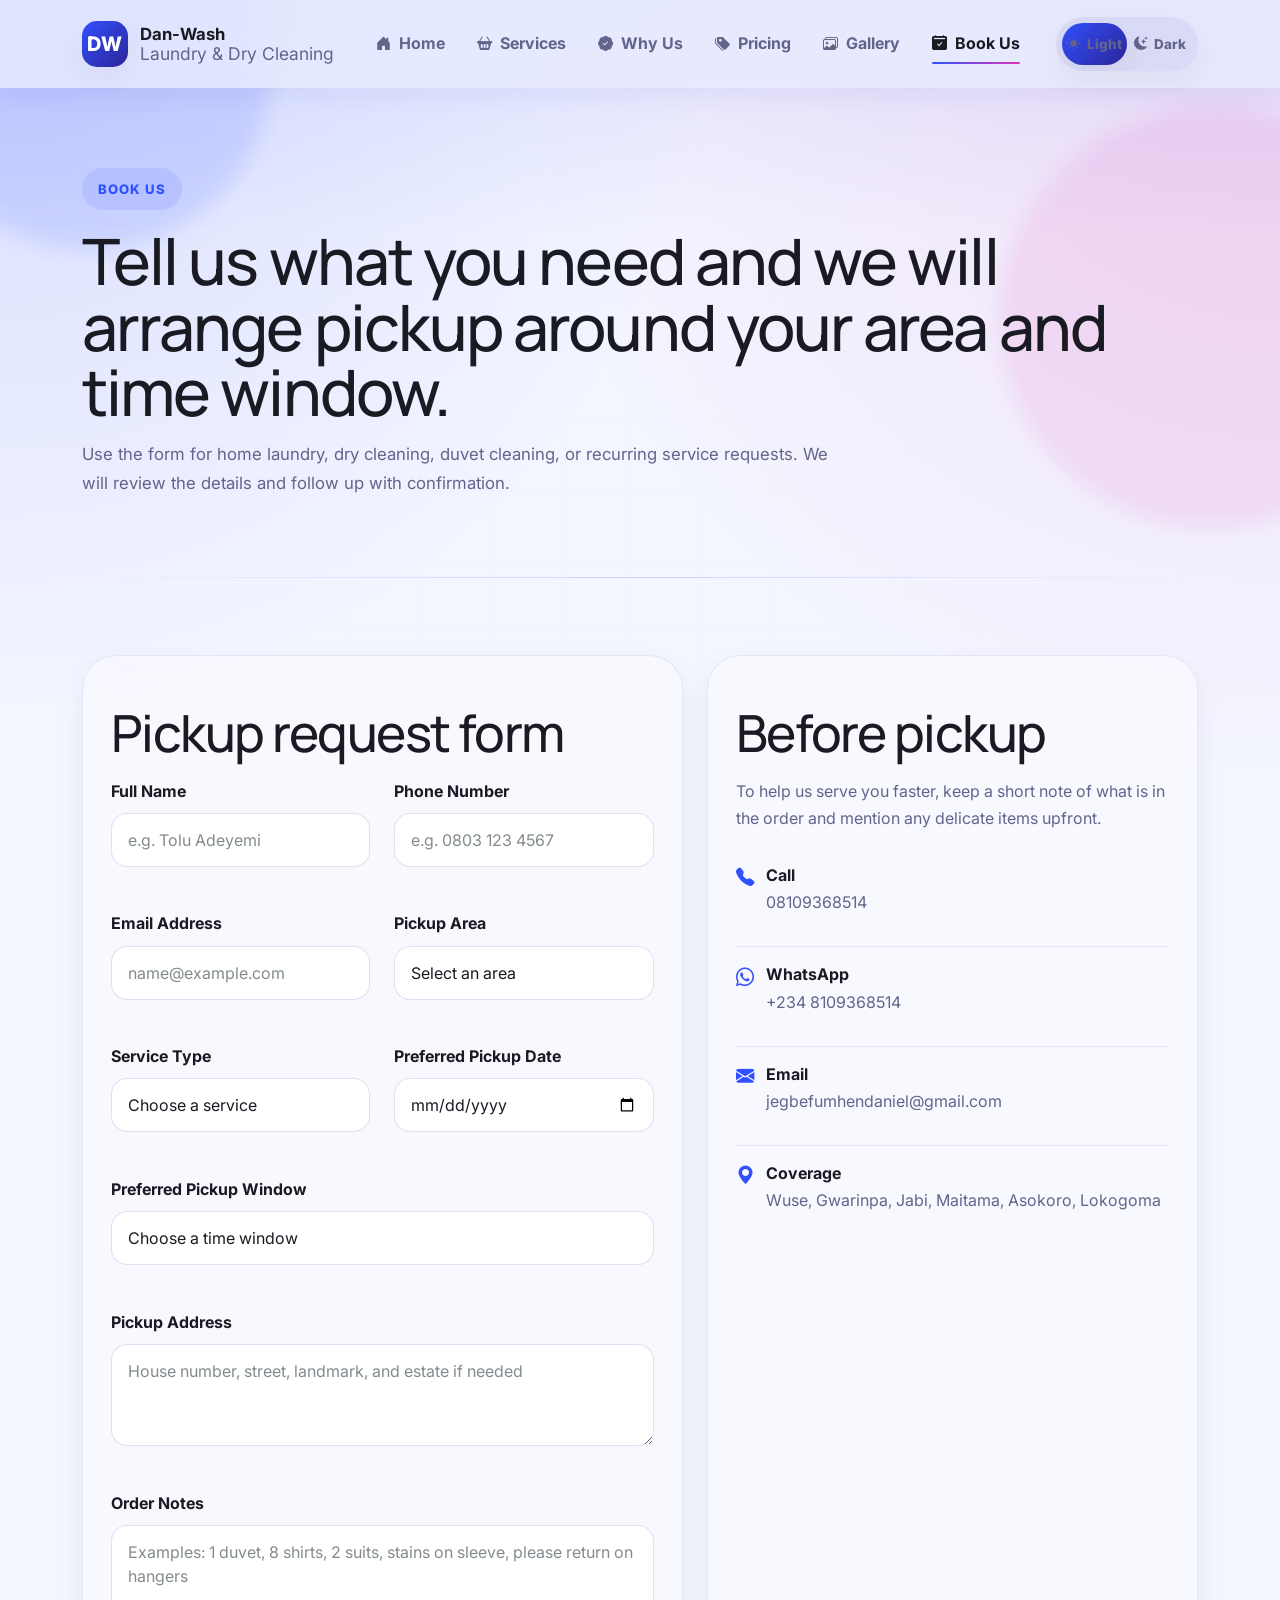
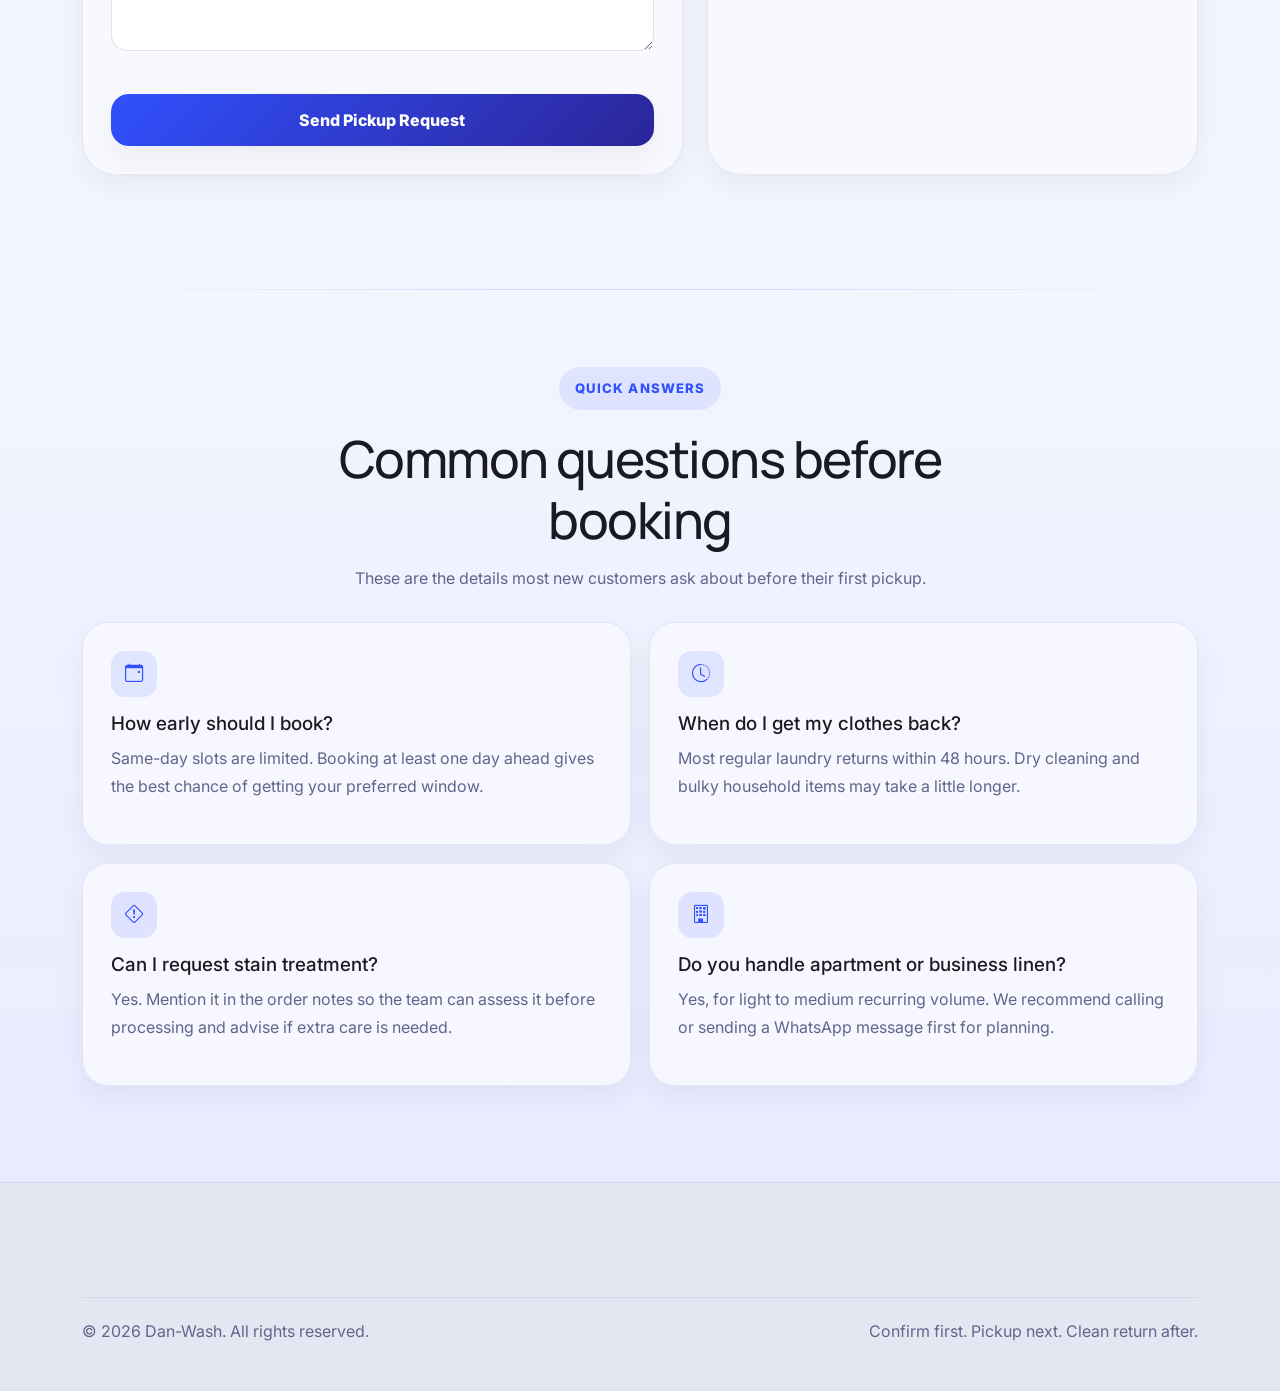
==== book-us.html @ bccb8b17 "Created: book-us.html, gallery.html, pricing.html, services.html, why-us.html and Modified: README.m" ====
<!DOCTYPE html>
<html lang="en" data-theme="light">
<head>
  <meta charset="UTF-8" />
  <meta name="viewport" content="width=device-width, initial-scale=1.0" />
  <title>Book Us | Dan-Wash</title>
  <meta
    name="description"
    content="Book a Dan-Wash pickup for wash and fold, ironing, dry cleaning, or household linen care across key Abuja neighbourhoods."
  />
  <script>
    (() => {
      try {
        const savedTheme = localStorage.getItem("danwash-theme");
        const systemTheme = window.matchMedia("(prefers-color-scheme: dark)").matches ? "dark" : "light";
        const theme = savedTheme === "dark" || savedTheme === "light" ? savedTheme : systemTheme;
        document.documentElement.setAttribute("data-theme", theme);
      } catch (error) {
        document.documentElement.setAttribute("data-theme", "light");
      }
    })();
  </script>
  <link href="https://cdn.jsdelivr.net/npm/bootstrap@5.3.3/dist/css/bootstrap.min.css" rel="stylesheet" />
  <link rel="stylesheet" href="https://cdn.jsdelivr.net/npm/bootstrap-icons@1.11.3/font/bootstrap-icons.min.css" />
  <link rel="preconnect" href="https://fonts.googleapis.com" />
  <link rel="preconnect" href="https://fonts.gstatic.com" crossorigin />
  <link href="https://fonts.googleapis.com/css2?family=Inter:wght@400;500;600;700;800&family=Manrope:wght@500;600;700;800&display=swap" rel="stylesheet" />
  <link rel="stylesheet" href="style.css" />
</head>
<body>
  <div class="site-bg" aria-hidden="true">
    <span class="orb orb-a"></span>
    <span class="orb orb-b"></span>
    <span class="grid-fade"></span>
  </div>

  <nav class="navbar navbar-expand-lg fixed-top site-navbar" id="mainNavbar">
    <div class="container">
      <a class="navbar-brand brand" href="index.html">
        <span class="brand-badge">DW</span>
        <span class="brand-copy">
          <strong>Dan-Wash</strong>
          <small>Laundry & Dry Cleaning</small>
        </span>
      </a>
      <button class="navbar-toggler nav-toggle border-0 shadow-none" type="button" data-bs-toggle="collapse" data-bs-target="#siteNav" aria-controls="siteNav" aria-expanded="false" aria-label="Toggle navigation">
        <span></span><span></span><span></span>
      </button>
      <div class="collapse navbar-collapse" id="siteNav">
        <ul class="navbar-nav mx-auto">
          <li class="nav-item"><a class="nav-link" href="index.html"><i class="bi bi-house-door-fill"></i><span>Home</span></a></li>
          <li class="nav-item"><a class="nav-link" href="services.html"><i class="bi bi-basket2-fill"></i><span>Services</span></a></li>
          <li class="nav-item"><a class="nav-link" href="why-us.html"><i class="bi bi-patch-check-fill"></i><span>Why Us</span></a></li>
          <li class="nav-item"><a class="nav-link" href="pricing.html"><i class="bi bi-tags-fill"></i><span>Pricing</span></a></li>
          <li class="nav-item"><a class="nav-link" href="gallery.html"><i class="bi bi-images"></i><span>Gallery</span></a></li>
          <li class="nav-item"><a class="nav-link" href="book-us.html"><i class="bi bi-calendar2-check-fill"></i><span>Book Us</span></a></li>
        </ul>
        <div class="nav-cta">
          <button class="theme-toggle" id="themeToggle" type="button" aria-label="Toggle colour theme">
            <span class="theme-toggle-thumb" aria-hidden="true"></span>
            <span class="theme-option"><i class="bi bi-sun-fill"></i><span>Light</span></span>
            <span class="theme-option"><i class="bi bi-moon-stars-fill"></i><span>Dark</span></span>
          </button>
        </div>
      </div>
    </div>
  </nav>

  <header class="page-hero">
    <div class="container">
      <div class="section-chip reveal">Book Us</div>
      <h1 class="page-title reveal">Tell us what you need and we will arrange pickup around your area and time window.</h1>
      <p class="page-lead reveal">
        Use the form for home laundry, dry cleaning, duvet cleaning, or recurring service requests.
        We will review the details and follow up with confirmation.
      </p>
    </div>
  </header>

  <main>
    <section class="section-space">
      <div class="container">
        <div class="booking-layout">
          <div class="booking-form-card reveal">
            <h2 class="page-section-title">Pickup request form</h2>
            <form id="bookingForm" novalidate>
              <div class="row">
                <div class="col-md-6 field-wrap">
                  <label class="form-label" for="fullName">Full Name</label>
                  <input class="form-control" id="fullName" type="text" placeholder="e.g. Tolu Adeyemi" />
                  <small class="error-text"></small>
                </div>
                <div class="col-md-6 field-wrap">
                  <label class="form-label" for="phone">Phone Number</label>
                  <input class="form-control" id="phone" type="tel" placeholder="e.g. 0803 123 4567" />
                  <small class="error-text"></small>
                </div>
                <div class="col-md-6 field-wrap">
                  <label class="form-label" for="email">Email Address</label>
                  <input class="form-control" id="email" type="email" placeholder="name@example.com" />
                  <small class="error-text"></small>
                </div>
                <div class="col-md-6 field-wrap">
                  <label class="form-label" for="area">Pickup Area</label>
                  <select class="form-select" id="area">
                    <option value="">Select an area</option>
                    <option>Wuse</option>
                    <option>Gwarinpa</option>
                    <option>Jabi</option>
                    <option>Maitama</option>
                    <option>Asokoro</option>
                    <option>Lokogoma</option>
                    <option>Other / confirm first</option>
                  </select>
                  <small class="error-text"></small>
                </div>
                <div class="col-md-6 field-wrap">
                  <label class="form-label" for="service">Service Type</label>
                  <select class="form-select" id="service">
                    <option value="">Choose a service</option>
                    <option>Wash & Fold</option>
                    <option>Ironing / Steam Finish</option>
                    <option>Dry Cleaning</option>
                    <option>Duvet / Household Linen</option>
                    <option>Weekly Plan</option>
                    <option>Commercial / Apartment Linen</option>
                  </select>
                  <small class="error-text"></small>
                </div>
                <div class="col-md-6 field-wrap">
                  <label class="form-label" for="pickupDate">Preferred Pickup Date</label>
                  <input class="form-control" id="pickupDate" type="date" />
                  <small class="error-text"></small>
                </div>
                <div class="col-md-12 field-wrap">
                  <label class="form-label" for="pickupWindow">Preferred Pickup Window</label>
                  <select class="form-select" id="pickupWindow">
                    <option value="">Choose a time window</option>
                    <option>7:00am - 10:00am</option>
                    <option>10:00am - 1:00pm</option>
                    <option>1:00pm - 4:00pm</option>
                    <option>4:00pm - 8:00pm</option>
                  </select>
                  <small class="error-text"></small>
                </div>
                <div class="col-md-12 field-wrap">
                  <label class="form-label" for="address">Pickup Address</label>
                  <textarea class="form-control" id="address" rows="3" placeholder="House number, street, landmark, and estate if needed"></textarea>
                  <small class="error-text"></small>
                </div>
                <div class="col-md-12 field-wrap">
                  <label class="form-label" for="notes">Order Notes</label>
                  <textarea class="form-control" id="notes" rows="4" placeholder="Examples: 1 duvet, 8 shirts, 2 suits, stains on sleeve, please return on hangers"></textarea>
                  <small class="error-text"></small>
                </div>
                <div class="col-12">
                  <button class="btn btn-brand w-100" type="submit">Send Pickup Request</button>
                </div>
              </div>
            </form>
            <div class="success-alert d-none" id="formSuccess">
              Your request has been captured. Dan-Wash will follow up to confirm pickup details.
            </div>
          </div>

          <aside class="booking-sidebar reveal" data-delay="100">
            <h2 class="page-section-title">Before pickup</h2>
            <p>To help us serve you faster, keep a short note of what is in the order and mention any delicate items upfront.</p>

            <div class="booking-contact">
              <i class="bi bi-telephone-fill"></i>
              <div>
                <strong>Call</strong>
                <p><a href="tel:08109368514">08109368514</a></p>
              </div>
            </div>
            <div class="booking-contact">
              <i class="bi bi-whatsapp"></i>
              <div>
                <strong>WhatsApp</strong>
                <p><a href="https://wa.me/2348109368514" target="_blank" rel="noopener noreferrer">+234 8109368514</a></p>
              </div>
            </div>
            <div class="booking-contact">
              <i class="bi bi-envelope-fill"></i>
              <div>
                <strong>Email</strong>
                <p><a href="mailto:jegbefumhendaniel@gmail.com">jegbefumhendaniel@gmail.com</a></p>
              </div>
            </div>
            <div class="booking-contact">
              <i class="bi bi-geo-alt-fill"></i>
              <div>
                <strong>Coverage</strong>
                <p>Wuse, Gwarinpa, Jabi, Maitama, Asokoro, Lokogoma</p>
              </div>
            </div>
          </aside>
        </div>
      </div>
    </section>

    <section class="section-space section-wash">
      <div class="container">
        <div class="section-head reveal">
          <span class="section-chip">Quick answers</span>
          <h2>Common questions before booking</h2>
          <p>These are the details most new customers ask about before their first pickup.</p>
        </div>

        <div class="faq-grid">
          <article class="faq-card reveal">
            <div class="faq-icon"><i class="bi bi-calendar-event"></i></div>
            <h3>How early should I book?</h3>
            <p>Same-day slots are limited. Booking at least one day ahead gives the best chance of getting your preferred window.</p>
          </article>
          <article class="faq-card reveal" data-delay="80">
            <div class="faq-icon"><i class="bi bi-clock-history"></i></div>
            <h3>When do I get my clothes back?</h3>
            <p>Most regular laundry returns within 48 hours. Dry cleaning and bulky household items may take a little longer.</p>
          </article>
          <article class="faq-card reveal" data-delay="160">
            <div class="faq-icon"><i class="bi bi-exclamation-diamond"></i></div>
            <h3>Can I request stain treatment?</h3>
            <p>Yes. Mention it in the order notes so the team can assess it before processing and advise if extra care is needed.</p>
          </article>
          <article class="faq-card reveal" data-delay="240">
            <div class="faq-icon"><i class="bi bi-building"></i></div>
            <h3>Do you handle apartment or business linen?</h3>
            <p>Yes, for light to medium recurring volume. We recommend calling or sending a WhatsApp message first for planning.</p>
          </article>
        </div>
      </div>
    </section>
  </main>

  <footer class="site-footer">
    <div class="container">
      <div class="footer-bottom">
        <p>&copy; <span id="year"></span> Dan-Wash. All rights reserved.</p>
        <p>Confirm first. Pickup next. Clean return after.</p>
      </div>
    </div>
  </footer>

  <button class="back-to-top" id="backToTop" type="button" aria-label="Back to top">
    <i class="bi bi-arrow-up"></i>
  </button>

  <script src="https://cdn.jsdelivr.net/npm/bootstrap@5.3.3/dist/js/bootstrap.bundle.min.js"></script>
  <script src="script.js"></script>
</body>
</html>
---- style.css ----
:root {
  --bg: #f3f5ff;
  --bg-muted: #e8ebff;
  --surface: rgba(248, 249, 255, 0.86);
  --surface-strong: rgba(255, 255, 255, 0.96);
  --surface-dark: #171b3b;
  --text: #1a1b22;
  --text-soft: #63648b;
  --text-inverse: #f7f8ff;
  --border: rgba(117, 112, 190, 0.14);
  --border-strong: rgba(117, 112, 190, 0.22);
  --primary: #3150fe;
  --primary-deep: #2b2598;
  --secondary: #dd36b6;
  --secondary-soft: rgba(221, 54, 182, 0.14);
  --neutral: #7570be;
  --success: #2b2598;
  --danger: #c14953;
  --shadow-sm: 0 12px 28px rgba(26, 27, 34, 0.06);
  --shadow-lg: 0 26px 72px rgba(26, 27, 34, 0.1);
  --radius-sm: 18px;
  --radius-md: 26px;
  --radius-lg: 34px;
  --transition: all 0.3s ease;
}

html[data-theme="dark"] {
  --bg: #131733;
  --bg-muted: #191d42;
  --surface: rgba(29, 34, 74, 0.74);
  --surface-strong: rgba(25, 29, 63, 0.94);
  --surface-dark: #0f1228;
  --text: #f3f5ff;
  --text-soft: #b3b6d9;
  --text-inverse: #f3f5ff;
  --border: rgba(179, 182, 217, 0.12);
  --border-strong: rgba(179, 182, 217, 0.2);
  --primary: #5d78ff;
  --primary-deep: #8f8bff;
  --secondary: #f059c8;
  --secondary-soft: rgba(240, 89, 200, 0.18);
  --neutral: #8d88d6;
  --shadow-sm: 0 12px 32px rgba(6, 8, 20, 0.28);
  --shadow-lg: 0 28px 80px rgba(6, 8, 20, 0.34);
}

* {
  box-sizing: border-box;
}

html {
  scroll-behavior: smooth;
}

html[data-theme="light"] {
  color-scheme: light;
}

html[data-theme="dark"] {
  color-scheme: dark;
}

body {
  margin: 0;
  font-family: "Inter", "Segoe UI", sans-serif;
  color: var(--text);
  background:
    radial-gradient(circle at top left, rgba(49, 80, 254, 0.14), transparent 22%),
    radial-gradient(circle at top right, rgba(221, 54, 182, 0.11), transparent 24%),
    var(--bg);
  line-height: 1.7;
  transition: background 0.3s ease, color 0.3s ease;
}

body::before {
  content: "";
  position: fixed;
  inset: 0;
  background: linear-gradient(180deg, rgba(49, 80, 254, 0.08), transparent 26%);
  opacity: 0;
  pointer-events: none;
  transition: opacity 0.9s ease;
  z-index: 0;
}

body.page-ready::before {
  opacity: 1;
}

img {
  max-width: 100%;
  display: block;
}

a {
  color: inherit;
  text-decoration: none;
}

.site-bg {
  position: fixed;
  inset: 0;
  pointer-events: none;
  z-index: 0;
  overflow: hidden;
}

.orb {
  position: absolute;
  border-radius: 999px;
  filter: blur(10px);
  opacity: 0.7;
  --scroll-shift: 0px;
}

.orb-a {
  width: 360px;
  height: 360px;
  top: -110px;
  left: -90px;
  background: rgba(49, 80, 254, 0.18);
  animation: floatOrb 18s ease-in-out infinite;
}

.orb-b {
  width: 420px;
  height: 420px;
  right: -140px;
  top: 12%;
  background: rgba(221, 54, 182, 0.15);
  animation: floatOrb 22s ease-in-out infinite reverse;
}

.grid-fade {
  position: absolute;
  inset: 0;
  background-image:
    linear-gradient(rgba(117, 112, 190, 0.16) 1px, transparent 1px),
    linear-gradient(90deg, rgba(117, 112, 190, 0.16) 1px, transparent 1px);
  background-size: 70px 70px;
  opacity: 0.08;
  mask-image: radial-gradient(circle at center, rgba(0, 0, 0, 0.9), transparent 78%);
}

.site-navbar {
  padding: 16px 0;
  transition: padding 0.35s ease, background 0.35s ease, box-shadow 0.35s ease, border-color 0.35s ease;
  background: rgba(232, 235, 255, 0.84);
  backdrop-filter: blur(18px);
  box-shadow: 0 8px 24px rgba(43, 37, 152, 0.06);
}

.site-navbar.scrolled {
  padding: 10px 0;
  background: rgba(232, 235, 255, 0.94);
  backdrop-filter: blur(20px);
  box-shadow: var(--shadow-sm);
}

html[data-theme="dark"] .site-navbar {
  background: rgba(25, 29, 63, 0.86);
  box-shadow: 0 10px 30px rgba(6, 8, 20, 0.18);
}

html[data-theme="dark"] .site-navbar.scrolled {
  background: rgba(19, 23, 51, 0.94);
}

.brand,
.footer-brand {
  display: inline-flex;
  align-items: center;
  gap: 12px;
  color: var(--text);
}

.brand-badge {
  width: 46px;
  height: 46px;
  border-radius: 15px;
  display: grid;
  place-items: center;
  background: linear-gradient(135deg, var(--primary), var(--primary-deep));
  color: #fff;
  font-weight: 800;
  letter-spacing: 0.04em;
  box-shadow: var(--shadow-sm);
}

.brand-copy {
  display: flex;
  flex-direction: column;
  line-height: 1.1;
}

.brand-copy strong {
  font-size: 1.05rem;
  color: var(--text);
}

.brand-copy small {
  color: var(--text-soft);
}

html[data-theme="dark"] .brand-copy strong {
  color: var(--text-inverse);
}

html[data-theme="dark"] .brand-copy small {
  color: rgba(243, 245, 255, 0.78);
}

.navbar-nav .nav-link {
  padding: 12px 16px !important;
  color: var(--text-soft);
  font-weight: 700;
  position: relative;
  display: inline-flex;
  align-items: center;
  gap: 8px;
}

.navbar-nav .nav-link i {
  font-size: 0.95rem;
  transition: transform 0.28s ease;
}

.navbar-nav .nav-link:hover,
.navbar-nav .nav-link.active {
  color: var(--text);
}

.navbar-nav .nav-link:hover i,
.navbar-nav .nav-link.active i {
  transform: translateY(-1px);
}

.navbar-nav .nav-link::after {
  content: "";
  position: absolute;
  left: 16px;
  right: 16px;
  bottom: 6px;
  height: 2px;
  border-radius: 999px;
  background: linear-gradient(90deg, var(--primary), var(--secondary));
  transform: scaleX(0);
  transform-origin: center;
  transition: transform 0.3s ease;
}

.navbar-nav .nav-link:hover::after,
.navbar-nav .nav-link.active::after {
  transform: scaleX(1);
}

.nav-toggle {
  width: 52px;
  height: 52px;
  padding: 0 12px;
  border-radius: 16px;
  background: var(--surface);
  border: 0;
  display: flex;
  flex-direction: column;
  justify-content: center;
  gap: 5px;
}

.nav-toggle span {
  display: block;
  width: 100%;
  height: 2px;
  background: var(--text);
  border-radius: 999px;
}

.nav-cta {
  display: flex;
  align-items: center;
  gap: 10px;
  margin-left: auto;
}

.theme-toggle {
  min-width: 142px;
  height: 54px;
  padding: 6px;
  border-radius: 999px;
  border: 0;
  background: rgba(117, 112, 190, 0.12);
  color: var(--text);
  display: grid;
  grid-template-columns: 1fr 1fr;
  align-items: center;
  gap: 0;
  box-shadow: var(--shadow-sm);
  transition: transform 0.3s ease, box-shadow 0.3s ease, background 0.3s ease;
  position: relative;
  overflow: hidden;
}

.theme-toggle:hover {
  transform: translateY(-2px);
  box-shadow: var(--shadow-lg);
}

.theme-option {
  position: relative;
  z-index: 1;
  display: inline-flex;
  align-items: center;
  justify-content: center;
  gap: 7px;
  font-size: 0.84rem;
  font-weight: 800;
  color: var(--text-soft);
  transition: color 0.3s ease;
}

.theme-toggle-thumb {
  position: absolute;
  top: 6px;
  left: 6px;
  width: calc(50% - 6px);
  height: calc(100% - 12px);
  border-radius: 999px;
  background: linear-gradient(135deg, var(--primary), var(--primary-deep));
  box-shadow: var(--shadow-sm);
  transition: transform 0.3s ease, background 0.3s ease;
}

.theme-toggle .theme-option:first-of-type {
  color: #ffffff;
}

html[data-theme="dark"] .theme-toggle-thumb {
  transform: translateX(100%);
  background: linear-gradient(135deg, var(--secondary), var(--primary));
}

html[data-theme="dark"] .theme-toggle .theme-option:first-of-type {
  color: var(--text-soft);
}

html[data-theme="dark"] .theme-toggle .theme-option:last-of-type {
  color: #ffffff;
}

.btn {
  border-radius: 18px;
  padding: 14px 22px;
  font-weight: 800;
  transition: transform 0.28s ease, box-shadow 0.28s ease, border-color 0.28s ease, background 0.28s ease, color 0.28s ease;
}

.btn-brand {
  background: linear-gradient(135deg, var(--primary), var(--primary-deep));
  border: 0;
  color: #fff;
  box-shadow: var(--shadow-sm);
}

.btn-brand:hover {
  color: #fff;
  transform: translateY(-2px);
}

.btn-outline-brand {
  background: var(--surface);
  border: 1px solid var(--border-strong);
  color: var(--text);
}

.btn-outline-brand:hover {
  border-color: var(--primary);
  color: var(--text);
  transform: translateY(-2px);
}

.btn-light-brand {
  background: #fff;
  color: var(--surface-dark);
  border: 0;
}

.btn-link-light {
  color: #fff;
  font-weight: 800;
}

.hero-shell,
.page-hero {
  position: relative;
  z-index: 1;
  padding-top: 168px;
  opacity: 0;
  transform: translateY(24px);
  transition: opacity 0.9s ease, transform 0.9s ease;
}

body.page-ready .hero-shell,
body.page-ready .page-hero {
  opacity: 1;
  transform: translateY(0);
}

.hero-home {
  min-height: 100vh;
  display: flex;
  align-items: center;
  padding-bottom: 70px;
}

.hero-title,
.page-title,
.section-head h2,
.cta-banner h2,
.hero-summary-card h3,
.page-section-title {
  font-family: "Manrope", "Segoe UI", sans-serif;
  letter-spacing: -0.03em;
}

.hero-title {
  font-size: clamp(2.9rem, 6vw, 5.6rem);
  line-height: 0.98;
  margin: 18px 0 20px;
}

.hero-text,
.section-head p,
.page-lead,
.body-copy,
.cta-inline p,
.value-card p,
.feature-card p,
.info-tile p,
.detail-card p,
.booking-sidebar p,
.timeline-card p,
.note-card p,
.table-note,
.gallery-caption p,
.faq-card p,
.pricing-card p,
.footer-copy {
  color: var(--text-soft);
}

.hero-actions {
  display: flex;
  flex-wrap: wrap;
  gap: 14px;
  margin: 30px 0 26px;
}

.hero-metrics {
  margin-top: 12px;
}

.metric-card,
.feature-card,
.value-card,
.pricing-card,
.detail-card,
.timeline-card,
.faq-card,
.note-card,
.booking-sidebar,
.booking-form-card,
.gallery-card,
.coverage-card,
.stats-strip,
.hero-panel,
.hero-summary-card,
.info-tile,
.cta-inline,
.page-hero-card {
  background: var(--surface);
  border: 1px solid var(--border);
  box-shadow: var(--shadow-sm);
  backdrop-filter: blur(14px);
  -webkit-backdrop-filter: blur(14px);
  transition: transform 0.35s ease, box-shadow 0.35s ease, border-color 0.35s ease, background 0.35s ease;
}

.metric-card {
  padding: 20px;
  border-radius: var(--radius-sm);
  height: 100%;
}

.metric-card strong {
  display: block;
  font-size: 1.35rem;
  margin-bottom: 6px;
}

.hero-panel {
  padding: 28px;
  border-radius: var(--radius-lg);
  box-shadow: var(--shadow-lg);
  transform-style: preserve-3d;
}

.hero-panel-top {
  display: flex;
  justify-content: space-between;
  align-items: center;
  margin-bottom: 18px;
  color: var(--text-soft);
  font-size: 0.95rem;
}

.hero-summary-card {
  padding: 22px;
  border-radius: var(--radius-md);
  display: flex;
  justify-content: space-between;
  gap: 18px;
  margin-bottom: 18px;
}

.summary-label {
  text-transform: uppercase;
  letter-spacing: 0.08em;
  font-size: 0.82rem;
  color: var(--text-soft);
  margin-bottom: 8px;
}

.hero-summary-card h3 {
  font-size: 1.65rem;
  margin-bottom: 8px;
}

.status-dot {
  white-space: nowrap;
  align-self: flex-start;
  padding: 8px 12px;
  border-radius: 999px;
  background: rgba(43, 37, 152, 0.12);
  color: var(--primary-deep);
  font-weight: 800;
  font-size: 0.82rem;
}

.hero-stack {
  display: grid;
  gap: 14px;
}

.info-tile {
  display: flex;
  align-items: flex-start;
  gap: 14px;
  padding: 18px 20px;
  border-radius: var(--radius-sm);
  transition: transform 0.28s ease, border-color 0.28s ease, background 0.28s ease;
}

.info-tile:hover {
  transform: translateX(6px);
  border-color: var(--border-strong);
}

.info-tile i,
.feature-card i,
.detail-card i,
.booking-contact i,
.timeline-icon,
.faq-icon,
.gallery-meta i {
  font-size: 1.15rem;
  color: var(--primary);
}

.hero-note {
  display: flex;
  gap: 12px;
  align-items: center;
  margin-top: 18px;
  padding-top: 18px;
  border-top: 1px dashed var(--border-strong);
  color: var(--text-soft);
}

.section-space {
  position: relative;
  z-index: 1;
  padding: 96px 0;
}

.section-space::before,
.page-hero::before,
.hero-shell::before {
  content: "";
  position: absolute;
  left: 0;
  right: 0;
  top: 18px;
  margin: 0 auto;
  width: min(88%, 1120px);
  height: 1px;
  background: linear-gradient(90deg, transparent, rgba(49, 80, 254, 0.2), transparent);
  opacity: 0;
  transform: scaleX(0.7);
  transition: opacity 0.8s ease, transform 0.8s ease;
}

.section-space.in-view::before,
.page-hero.in-view::before,
.hero-shell.in-view::before {
  opacity: 1;
  transform: scaleX(1);
}

.section-wash {
  background: linear-gradient(180deg, transparent, rgba(49, 80, 254, 0.05));
}

.section-head {
  max-width: 760px;
  margin: 0 auto 30px;
  text-align: center;
}

.section-head.text-start {
  margin-left: 0;
}

.section-head h2,
.page-section-title {
  font-size: clamp(2.2rem, 4vw, 3.7rem);
  margin: 18px 0 14px;
}

.section-chip {
  display: inline-flex;
  align-items: center;
  padding: 10px 16px;
  border-radius: 999px;
  background: rgba(49, 80, 254, 0.1);
  color: var(--primary);
  font-size: 0.82rem;
  font-weight: 800;
  letter-spacing: 0.08em;
  text-transform: uppercase;
}

.section-chip-dark {
  background: rgba(255, 255, 255, 0.14);
  color: rgba(255, 255, 255, 0.86);
  border-color: rgba(255, 255, 255, 0.16);
}

.feature-card,
.value-card,
.detail-card,
.timeline-card,
.faq-card,
.coverage-card,
.note-card {
  padding: 28px;
  border-radius: var(--radius-md);
  height: 100%;
}

.page-highlight-card {
  display: flex;
  flex-direction: column;
  justify-content: space-between;
  min-height: 100%;
}

.page-highlight-card p {
  margin-bottom: 16px;
}

.page-highlight-link {
  display: inline-flex;
  align-items: center;
  gap: 8px;
  font-weight: 800;
  color: var(--primary);
}

.page-highlight-link i {
  transition: transform 0.28s ease;
}

.page-highlight-card:hover .page-highlight-link i {
  transform: translateX(4px);
}

.feature-card:hover,
.value-card:hover,
.detail-card:hover,
.timeline-card:hover,
.faq-card:hover,
.coverage-card:hover,
.note-card:hover,
.pricing-card:hover,
.booking-sidebar:hover,
.booking-form-card:hover,
.page-hero-card:hover,
.stats-strip:hover {
  transform: translateY(-8px);
  box-shadow: var(--shadow-lg);
  border-color: rgba(49, 80, 254, 0.22);
}

.feature-card i {
  font-size: 1.5rem;
  margin-bottom: 18px;
  display: inline-block;
  transition: transform 0.35s ease, color 0.35s ease;
}

.feature-card:hover i,
.detail-card:hover i,
.timeline-card:hover .timeline-icon,
.faq-card:hover .faq-icon {
  transform: translateY(-3px) scale(1.06);
}

.feature-card h3,
.detail-card h3,
.value-card strong,
.timeline-card h3,
.faq-card h3,
.coverage-card h3,
.note-card h3 {
  font-size: 1.18rem;
  margin-bottom: 10px;
}

.value-grid {
  display: grid;
  grid-template-columns: repeat(2, minmax(0, 1fr));
  gap: 18px;
}

.cta-inline {
  margin-top: 28px;
  padding: 24px 28px;
  border-radius: var(--radius-md);
  display: flex;
  align-items: center;
  justify-content: space-between;
  gap: 20px;
}

.cta-inline:hover {
  transform: translateY(-4px);
  box-shadow: var(--shadow-lg);
}

.landing-summary-card {
  padding: 24px 26px;
  border-radius: var(--radius-md);
  background: var(--surface);
  box-shadow: var(--shadow-sm);
  border: 1px solid var(--border);
}

.landing-summary-card p:last-child {
  margin-bottom: 0;
}

.pricing-card {
  padding: 30px;
  border-radius: var(--radius-md);
  height: 100%;
}

.pricing-card.featured {
  border-color: rgba(49, 80, 254, 0.26);
  box-shadow: var(--shadow-lg);
}

.pricing-tag {
  display: inline-block;
  padding: 8px 12px;
  border-radius: 999px;
  background: rgba(221, 54, 182, 0.12);
  color: var(--secondary);
  font-size: 0.82rem;
  font-weight: 800;
  margin-bottom: 16px;
}

.pricing-tag.accent {
  background: rgba(49, 80, 254, 0.12);
  color: var(--primary);
}

.price-line {
  font-family: "Manrope", "Segoe UI", sans-serif;
  font-size: 2.4rem;
  line-height: 1.05;
  margin: 14px 0 18px;
}

.price-line small {
  display: block;
  font-family: "Inter", "Segoe UI", sans-serif;
  font-size: 0.95rem;
  font-weight: 700;
  color: var(--text-soft);
  margin-top: 8px;
}

.clean-list,
.footer-links,
.check-list,
.pricing-table ul,
.faq-list,
.timeline-list {
  list-style: none;
  padding: 0;
  margin: 0;
}

.clean-list li,
.check-list li,
.pricing-table li,
.faq-list li,
.timeline-list li {
  position: relative;
  padding-left: 28px;
  margin-bottom: 12px;
}

.clean-list li::before,
.check-list li::before,
.timeline-list li::before {
  content: "\F26A";
  font-family: bootstrap-icons;
  position: absolute;
  left: 0;
  top: 2px;
  color: var(--primary);
}

.gallery-preview-grid,
.gallery-grid {
  display: grid;
  gap: 18px;
}

.gallery-preview-grid {
  grid-template-columns: 1.15fr 0.85fr 0.85fr;
}

.gallery-preview-item,
.gallery-card {
  border-radius: var(--radius-md);
  overflow: hidden;
  box-shadow: var(--shadow-sm);
  transition: transform 0.38s ease, box-shadow 0.38s ease;
}

.gallery-preview-item img,
.gallery-card img {
  width: 100%;
  height: 100%;
  object-fit: cover;
  transition: transform 0.7s ease, filter 0.7s ease;
}

.gallery-preview-item:hover,
.gallery-card:hover {
  transform: translateY(-8px);
  box-shadow: var(--shadow-lg);
}

.gallery-preview-item:hover img,
.gallery-card:hover img {
  transform: scale(1.06);
  filter: saturate(1.08);
}

.gallery-preview-item:first-child {
  min-height: 420px;
}

.gallery-preview-item:not(:first-child) {
  min-height: 200px;
}

.cta-banner {
  background: linear-gradient(135deg, var(--primary-deep), var(--primary));
  color: #fff;
  border-radius: 36px;
  padding: 38px;
  display: flex;
  justify-content: space-between;
  gap: 24px;
  align-items: center;
  box-shadow: var(--shadow-lg);
  overflow: hidden;
}

.cta-banner::after {
  content: "";
  position: absolute;
  inset: 0;
  background: linear-gradient(110deg, transparent 20%, rgba(255, 255, 255, 0.14) 45%, transparent 70%);
  transform: translateX(-120%);
  transition: transform 0.9s ease;
  pointer-events: none;
}

.cta-banner:hover::after {
  transform: translateX(120%);
}

.cta-banner p {
  color: rgba(255, 255, 255, 0.78);
  max-width: 720px;
}

.cta-banner-actions {
  display: flex;
  flex-direction: column;
  align-items: flex-start;
  gap: 12px;
}

.site-footer {
  position: relative;
  z-index: 1;
  padding: 80px 0 30px;
  background: rgba(14, 29, 34, 0.06);
  border-top: 1px solid var(--border);
}

html[data-theme="dark"] .site-footer {
  background: rgba(0, 0, 0, 0.12);
}

.footer-copy {
  margin-top: 18px;
  max-width: 420px;
}

.site-footer h5 {
  font-size: 0.95rem;
  text-transform: uppercase;
  letter-spacing: 0.08em;
  margin-bottom: 16px;
}

.footer-links li {
  margin-bottom: 10px;
  color: var(--text-soft);
}

.footer-bottom {
  margin-top: 34px;
  padding-top: 20px;
  border-top: 1px solid var(--border);
  display: flex;
  justify-content: space-between;
  gap: 16px;
  color: var(--text-soft);
  flex-wrap: wrap;
}

.back-to-top {
  position: fixed;
  right: 24px;
  bottom: 24px;
  width: 54px;
  height: 54px;
  border-radius: 18px;
  border: 0;
  background: linear-gradient(135deg, var(--primary), var(--secondary));
  color: #fff;
  box-shadow: var(--shadow-lg);
  opacity: 0;
  visibility: hidden;
  transform: translateY(12px);
  transition: var(--transition);
  z-index: 10;
}

.back-to-top.show {
  opacity: 1;
  visibility: visible;
  transform: translateY(0);
}

.back-to-top:hover {
  transform: translateY(-4px);
}

.page-hero {
  padding-bottom: 46px;
}

.page-title {
  font-size: clamp(2.7rem, 5vw, 4.8rem);
  line-height: 1.02;
  margin: 18px 0 16px;
}

.page-lead {
  max-width: 760px;
  font-size: 1.05rem;
}

.page-hero-card {
  padding: 24px;
  border-radius: var(--radius-md);
  margin-top: 22px;
}

.stats-strip {
  border-radius: var(--radius-md);
  padding: 24px;
  display: grid;
  grid-template-columns: repeat(3, minmax(0, 1fr));
  gap: 16px;
}

.stats-strip strong {
  display: block;
  font-size: 1.45rem;
}

.detail-card .meta-label,
.booking-meta .meta-label,
.gallery-meta .meta-label {
  display: block;
  text-transform: uppercase;
  letter-spacing: 0.08em;
  font-size: 0.8rem;
  font-weight: 800;
  color: var(--text-soft);
  margin-bottom: 8px;
}

.service-grid,
.three-grid,
.two-grid {
  display: grid;
  gap: 18px;
}

.service-grid {
  grid-template-columns: repeat(3, minmax(0, 1fr));
}

.three-grid {
  grid-template-columns: repeat(3, minmax(0, 1fr));
}

.two-grid {
  grid-template-columns: repeat(2, minmax(0, 1fr));
}

.timeline-row {
  position: relative;
  display: grid;
  grid-template-columns: repeat(4, minmax(0, 1fr));
  gap: 18px;
}

.timeline-card {
  position: relative;
}

.timeline-icon,
.faq-icon {
  width: 46px;
  height: 46px;
  border-radius: 14px;
  display: grid;
  place-items: center;
  background: rgba(49, 80, 254, 0.12);
  margin-bottom: 16px;
}

.pricing-table-wrap,
.table-shell {
  padding: 28px;
  border-radius: var(--radius-lg);
  background: var(--surface);
  border: 1px solid var(--border);
  box-shadow: var(--shadow-sm);
}

.table-shell {
  overflow-x: auto;
}

.pricing-table {
  width: 100%;
  min-width: 680px;
  border-collapse: collapse;
}

.pricing-table th,
.pricing-table td {
  padding: 16px;
  border-bottom: 1px solid var(--border);
  text-align: left;
}

.pricing-table th {
  font-size: 0.86rem;
  text-transform: uppercase;
  letter-spacing: 0.08em;
  color: var(--text-soft);
}

.pricing-table tr:last-child td {
  border-bottom: 0;
}

.gallery-grid {
  grid-template-columns: repeat(3, minmax(0, 1fr));
}

.gallery-card {
  background: var(--surface);
}

.gallery-card img {
  height: 260px;
}

.gallery-caption {
  padding: 20px 22px 24px;
}

.gallery-meta {
  display: flex;
  align-items: center;
  gap: 10px;
  margin-bottom: 10px;
  color: var(--text-soft);
  font-size: 0.9rem;
}

.booking-layout {
  display: grid;
  grid-template-columns: 1.1fr 0.9fr;
  gap: 24px;
}

.booking-form-card,
.booking-sidebar {
  padding: 28px;
  border-radius: var(--radius-lg);
}

.booking-form-card form .row {
  --bs-gutter-y: 1.1rem;
}

.form-label {
  font-weight: 700;
  margin-bottom: 8px;
}

.form-control,
.form-select {
  border-radius: 16px;
  border: 1px solid var(--border-strong);
  background: var(--surface-strong);
  color: var(--text);
  padding: 14px 16px;
  min-height: 54px;
}

.form-control:focus,
.form-select:focus {
  border-color: rgba(49, 80, 254, 0.5);
  box-shadow: 0 0 0 4px rgba(49, 80, 254, 0.12);
}

.form-control::placeholder {
  color: rgba(90, 100, 104, 0.75);
}

html[data-theme="dark"] .form-control::placeholder {
  color: rgba(183, 196, 197, 0.8);
}

.input-invalid {
  border-color: rgba(193, 73, 83, 0.72) !important;
}

.error-text {
  min-height: 20px;
  display: block;
  margin-top: 6px;
  color: var(--danger);
  font-size: 0.84rem;
}

.success-alert {
  margin-top: 16px;
  padding: 14px 16px;
  border-radius: 16px;
  background: rgba(49, 80, 254, 0.1);
  color: var(--success);
  border: 1px solid rgba(43, 138, 92, 0.18);
}

.booking-contact {
  display: flex;
  gap: 12px;
  align-items: flex-start;
  padding: 14px 0;
  border-bottom: 1px solid var(--border);
}

.booking-contact:last-child {
  border-bottom: 0;
}

.faq-grid {
  display: grid;
  grid-template-columns: repeat(2, minmax(0, 1fr));
  gap: 18px;
}

.scroll-progress {
  position: fixed;
  top: 0;
  left: 0;
  width: 100%;
  height: 4px;
  transform-origin: left center;
  transform: scaleX(0);
  background: linear-gradient(90deg, var(--primary), var(--secondary));
  z-index: 1200;
  box-shadow: 0 0 18px rgba(49, 80, 254, 0.28);
}

.reveal {
  opacity: 0;
  transform: translateY(30px) scale(0.985);
  transition: opacity 0.8s ease, transform 0.8s ease, filter 0.8s ease;
  filter: blur(4px);
}

.reveal.visible {
  opacity: 1;
  transform: translateY(0) scale(1);
  filter: blur(0);
}

@keyframes softFloat {
  0%,
  100% {
    transform: translateY(0);
  }

  50% {
    transform: translateY(-8px);
  }
}

.metric-card,
.hero-summary-card {
  animation: softFloat 8s ease-in-out infinite;
}

.metric-card:nth-child(2),
.hero-summary-card:nth-child(2) {
  animation-delay: 1.2s;
}

.metric-card:nth-child(3) {
  animation-delay: 2.4s;
}

@keyframes floatOrb {
  0%,
  100% {
    transform: translate3d(0, var(--scroll-shift), 0) translate(0, 0);
  }

  50% {
    transform: translate3d(0, var(--scroll-shift), 0) translate(12px, 24px);
  }
}

@media (prefers-reduced-motion: reduce) {
  *,
  *::before,
  *::after {
    animation: none !important;
    transition: none !important;
    scroll-behavior: auto !important;
  }

  .reveal,
  .hero-shell,
  .page-hero {
    opacity: 1 !important;
    transform: none !important;
    filter: none !important;
  }
}

@media (max-width: 1199px) {
  .service-grid,
  .three-grid,
  .gallery-grid,
  .timeline-row {
    grid-template-columns: repeat(2, minmax(0, 1fr));
  }

  .booking-layout,
  .two-grid {
    grid-template-columns: 1fr;
  }

  .gallery-preview-grid {
    grid-template-columns: repeat(2, minmax(0, 1fr));
  }

  .gallery-preview-item:first-child {
    grid-column: 1 / -1;
    min-height: 320px;
  }
}

@media (max-width: 991px) {
  .site-navbar {
    padding: 12px 0;
  }

  .site-navbar .navbar-collapse {
    margin-top: 16px;
    padding: 18px;
    border-radius: 24px;
    background: var(--surface-strong);
    box-shadow: var(--shadow-sm);
  }

  .nav-cta {
    margin-top: 16px;
    justify-content: space-between;
  }

  .hero-home {
    min-height: auto;
    padding-bottom: 30px;
  }

  .cta-inline,
  .cta-banner {
    flex-direction: column;
    align-items: flex-start;
  }

  .value-grid,
  .service-grid,
  .three-grid,
  .timeline-row,
  .faq-grid,
  .stats-strip {
    grid-template-columns: 1fr;
  }

  .page-hero {
    padding-top: 132px;
  }
}

@media (max-width: 767px) {
  .hero-title,
  .page-title {
    font-size: 2.5rem;
  }

  .section-space {
    padding: 76px 0;
  }

  .hero-panel,
  .pricing-card,
  .feature-card,
  .detail-card,
  .booking-form-card,
  .booking-sidebar,
  .faq-card,
  .timeline-card,
  .cta-inline,
  .page-hero-card,
  .table-shell {
    padding: 22px;
  }

  .gallery-preview-grid,
  .gallery-grid {
    grid-template-columns: 1fr;
  }

  .gallery-preview-item:first-child,
  .gallery-preview-item:not(:first-child) {
    min-height: 240px;
  }

  .footer-bottom {
    flex-direction: column;
  }
}
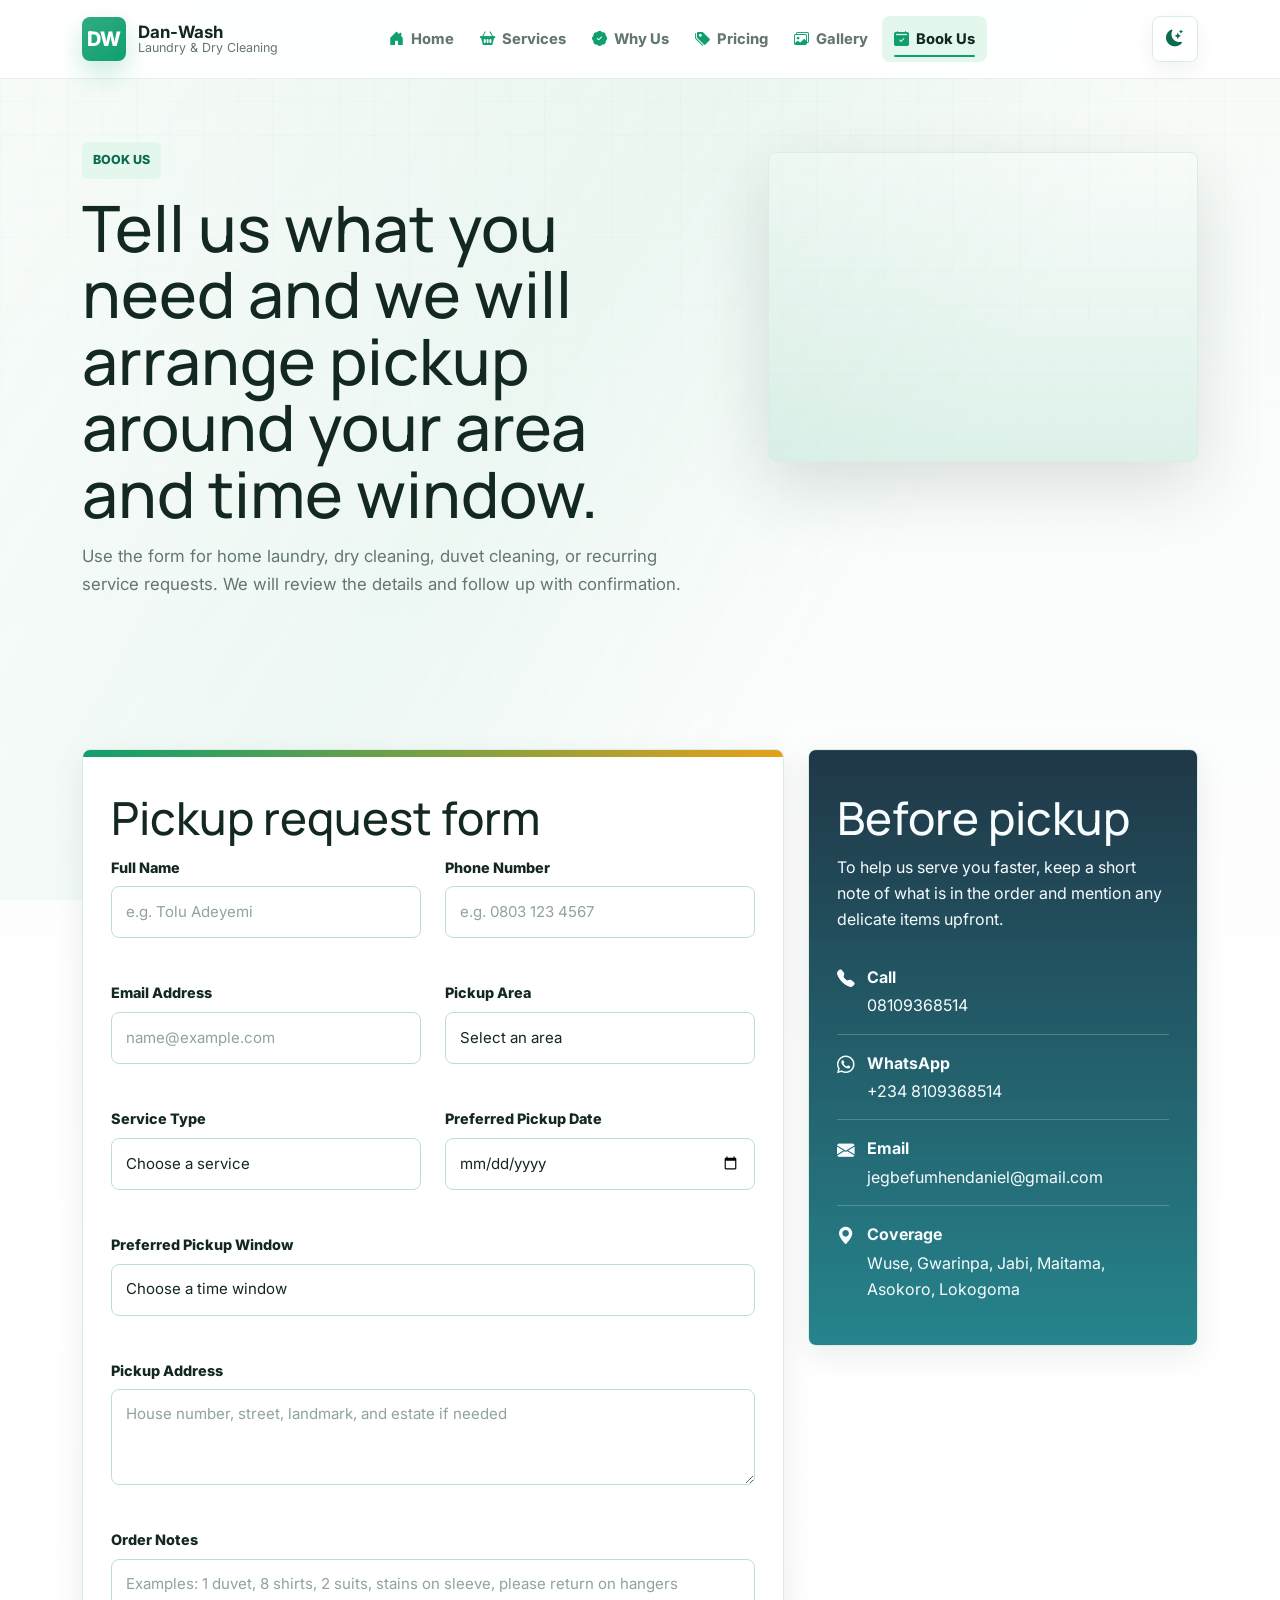
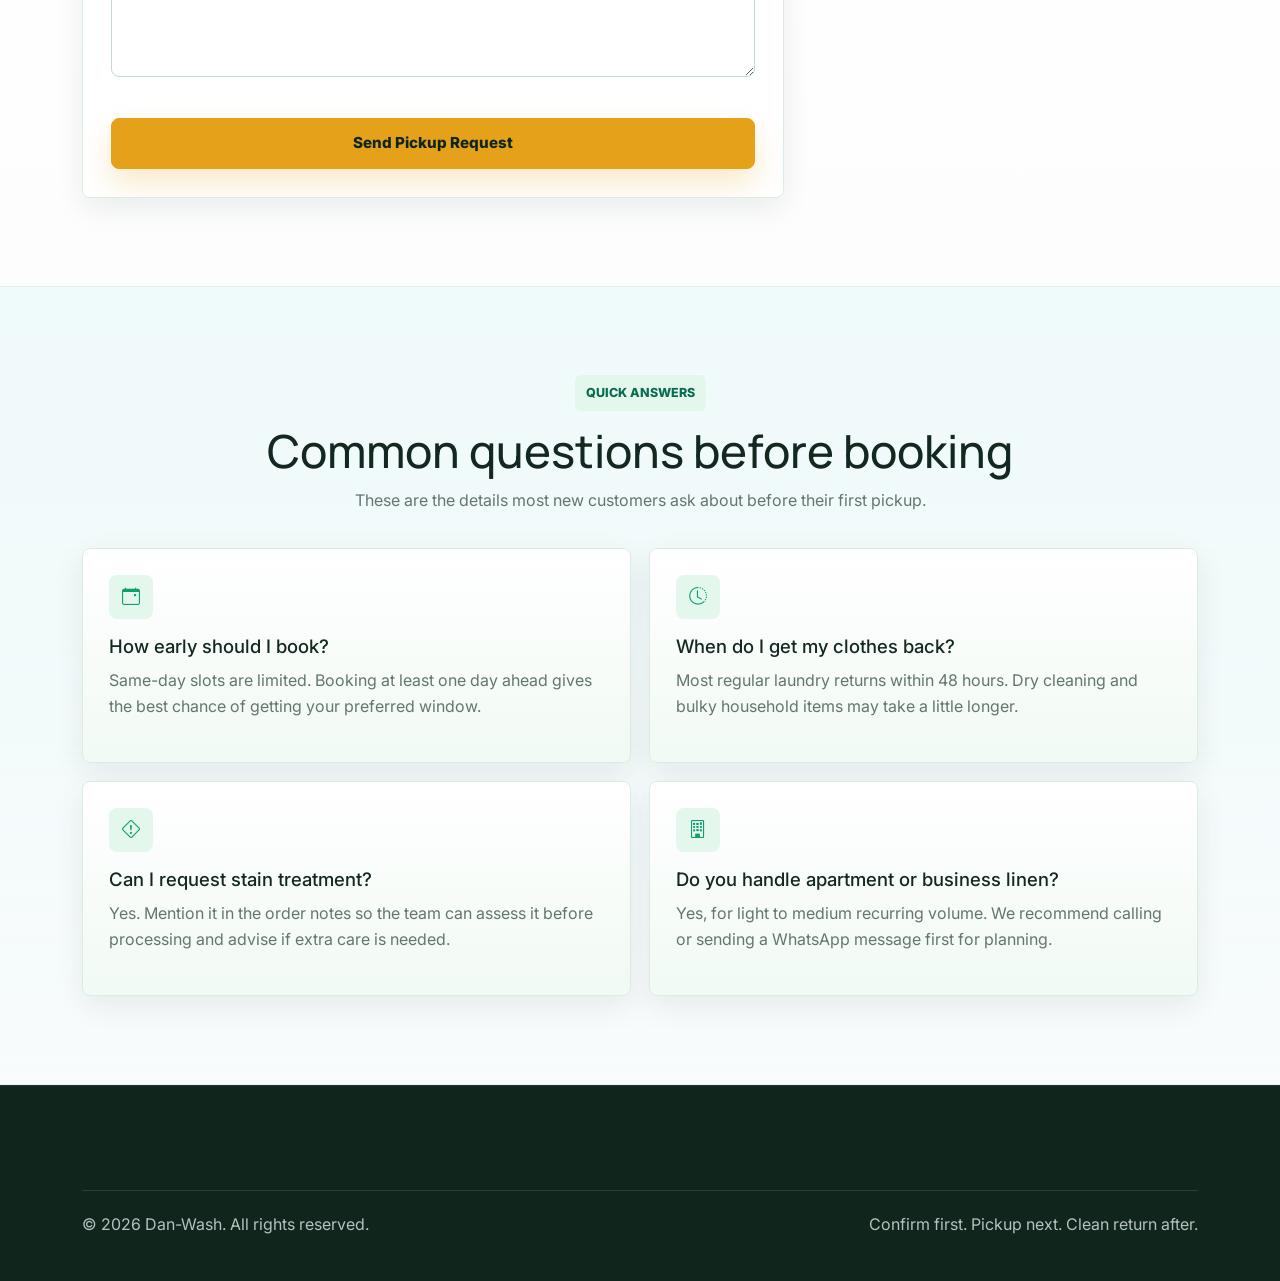
==== commit ec5f1830: "modified project pages" ====
--- a/book-us.html
+++ b/book-us.html
@@ -27,7 +27,7 @@
   <link href="https://fonts.googleapis.com/css2?family=Inter:wght@400;500;600;700;800&family=Manrope:wght@500;600;700;800&display=swap" rel="stylesheet" />
   <link rel="stylesheet" href="style.css" />
 </head>
-<body>
+<body class="page-book">
   <div class="site-bg" aria-hidden="true">
     <span class="orb orb-a"></span>
     <span class="orb orb-b"></span>
--- a/style.css
+++ b/style.css
@@ -1,47 +1,55 @@
 :root {
-  --bg: #f3f5ff;
-  --bg-muted: #e8ebff;
-  --surface: rgba(248, 249, 255, 0.86);
-  --surface-strong: rgba(255, 255, 255, 0.96);
-  --surface-dark: #171b3b;
-  --text: #1a1b22;
-  --text-soft: #63648b;
-  --text-inverse: #f7f8ff;
-  --border: rgba(117, 112, 190, 0.14);
-  --border-strong: rgba(117, 112, 190, 0.22);
-  --primary: #3150fe;
-  --primary-deep: #2b2598;
-  --secondary: #dd36b6;
-  --secondary-soft: rgba(221, 54, 182, 0.14);
-  --neutral: #7570be;
-  --success: #2b2598;
-  --danger: #c14953;
-  --shadow-sm: 0 12px 28px rgba(26, 27, 34, 0.06);
-  --shadow-lg: 0 26px 72px rgba(26, 27, 34, 0.1);
-  --radius-sm: 18px;
-  --radius-md: 26px;
-  --radius-lg: 34px;
-  --transition: all 0.3s ease;
+  --bg: #ffffff;
+  --bg-muted: #edf8f2;
+  --bg-soft: #f7fbf8;
+  --surface: #ffffff;
+  --surface-strong: #ffffff;
+  --surface-tint: #f1faf4;
+  --surface-dark: #10261d;
+  --text: #132821;
+  --text-soft: #63766f;
+  --text-muted: #8fa49b;
+  --text-inverse: #f7fcff;
+  --border: #dbece2;
+  --border-strong: #bde0cb;
+  --primary: #0f9f6e;
+  --primary-deep: #0b6b4e;
+  --primary-soft: #e3f7ed;
+  --secondary: #e5a11a;
+  --secondary-soft: #fff4dc;
+  --neutral: #719582;
+  --success: #0c8060;
+  --danger: #c7434d;
+  --shadow-sm: 0 10px 30px rgba(19, 40, 33, 0.08);
+  --shadow-lg: 0 24px 70px rgba(19, 40, 33, 0.14);
+  --radius-sm: 6px;
+  --radius-md: 8px;
+  --radius-lg: 8px;
+  --transition: all 0.25s ease;
 }
 
 html[data-theme="dark"] {
-  --bg: #131733;
-  --bg-muted: #191d42;
-  --surface: rgba(29, 34, 74, 0.74);
-  --surface-strong: rgba(25, 29, 63, 0.94);
-  --surface-dark: #0f1228;
-  --text: #f3f5ff;
-  --text-soft: #b3b6d9;
-  --text-inverse: #f3f5ff;
-  --border: rgba(179, 182, 217, 0.12);
-  --border-strong: rgba(179, 182, 217, 0.2);
-  --primary: #5d78ff;
-  --primary-deep: #8f8bff;
-  --secondary: #f059c8;
-  --secondary-soft: rgba(240, 89, 200, 0.18);
-  --neutral: #8d88d6;
-  --shadow-sm: 0 12px 32px rgba(6, 8, 20, 0.28);
-  --shadow-lg: 0 28px 80px rgba(6, 8, 20, 0.34);
+  --bg: #071610;
+  --bg-muted: #0d2218;
+  --bg-soft: #0b1c14;
+  --surface: #10261c;
+  --surface-strong: #142e22;
+  --surface-tint: #163526;
+  --surface-dark: #06110c;
+  --text: #f4fbff;
+  --text-soft: #b8cfc3;
+  --text-muted: #8fa89a;
+  --text-inverse: #ffffff;
+  --border: rgba(203, 232, 217, 0.14);
+  --border-strong: rgba(203, 232, 217, 0.24);
+  --primary: #42d695;
+  --primary-deep: #92efbe;
+  --primary-soft: rgba(66, 214, 149, 0.14);
+  --secondary: #f5bf45;
+  --secondary-soft: rgba(245, 191, 69, 0.14);
+  --neutral: #93c8aa;
+  --shadow-sm: 0 12px 34px rgba(0, 0, 0, 0.22);
+  --shadow-lg: 0 28px 80px rgba(0, 0, 0, 0.34);
 }
 
 * {
@@ -65,26 +73,22 @@
   font-family: "Inter", "Segoe UI", sans-serif;
   color: var(--text);
   background:
-    radial-gradient(circle at top left, rgba(49, 80, 254, 0.14), transparent 22%),
-    radial-gradient(circle at top right, rgba(221, 54, 182, 0.11), transparent 24%),
-    var(--bg);
-  line-height: 1.7;
-  transition: background 0.3s ease, color 0.3s ease;
+    linear-gradient(180deg, var(--bg-soft) 0%, var(--bg) 44%, var(--bg-soft) 100%);
+  line-height: 1.65;
+  transition: background 0.25s ease, color 0.25s ease;
 }
 
 body::before {
   content: "";
   position: fixed;
   inset: 0;
-  background: linear-gradient(180deg, rgba(49, 80, 254, 0.08), transparent 26%);
-  opacity: 0;
+  z-index: 0;
   pointer-events: none;
-  transition: opacity 0.9s ease;
-  z-index: 0;
-}
-
-body.page-ready::before {
-  opacity: 1;
+  background:
+    linear-gradient(90deg, rgba(15, 159, 110, 0.035) 1px, transparent 1px),
+    linear-gradient(0deg, rgba(15, 159, 110, 0.035) 1px, transparent 1px);
+  background-size: 34px 34px;
+  mask-image: linear-gradient(180deg, rgba(0, 0, 0, 0.82), transparent 68%);
 }
 
 img {
@@ -95,6 +99,15 @@
 a {
   color: inherit;
   text-decoration: none;
+}
+
+a:focus-visible,
+button:focus-visible,
+input:focus-visible,
+select:focus-visible,
+textarea:focus-visible {
+  outline: 3px solid rgba(15, 159, 110, 0.28);
+  outline-offset: 3px;
 }
 
 .site-bg {
@@ -106,64 +119,34 @@
 }
 
 .orb {
-  position: absolute;
-  border-radius: 999px;
-  filter: blur(10px);
-  opacity: 0.7;
-  --scroll-shift: 0px;
-}
-
-.orb-a {
-  width: 360px;
-  height: 360px;
-  top: -110px;
-  left: -90px;
-  background: rgba(49, 80, 254, 0.18);
-  animation: floatOrb 18s ease-in-out infinite;
-}
-
-.orb-b {
-  width: 420px;
-  height: 420px;
-  right: -140px;
-  top: 12%;
-  background: rgba(221, 54, 182, 0.15);
-  animation: floatOrb 22s ease-in-out infinite reverse;
+  display: none;
 }
 
 .grid-fade {
   position: absolute;
   inset: 0;
-  background-image:
-    linear-gradient(rgba(117, 112, 190, 0.16) 1px, transparent 1px),
-    linear-gradient(90deg, rgba(117, 112, 190, 0.16) 1px, transparent 1px);
-  background-size: 70px 70px;
-  opacity: 0.08;
-  mask-image: radial-gradient(circle at center, rgba(0, 0, 0, 0.9), transparent 78%);
+  background:
+    linear-gradient(120deg, transparent 0%, rgba(15, 159, 110, 0.07) 42%, transparent 68%);
+  opacity: 0.8;
 }
 
 .site-navbar {
-  padding: 16px 0;
-  transition: padding 0.35s ease, background 0.35s ease, box-shadow 0.35s ease, border-color 0.35s ease;
-  background: rgba(232, 235, 255, 0.84);
+  padding: 12px 0;
+  border-bottom: 1px solid rgba(220, 233, 238, 0.78);
+  background: rgba(255, 255, 255, 0.92);
   backdrop-filter: blur(18px);
-  box-shadow: 0 8px 24px rgba(43, 37, 152, 0.06);
+  -webkit-backdrop-filter: blur(18px);
+  transition: padding 0.25s ease, box-shadow 0.25s ease, background 0.25s ease;
 }
 
 .site-navbar.scrolled {
-  padding: 10px 0;
-  background: rgba(232, 235, 255, 0.94);
-  backdrop-filter: blur(20px);
+  padding: 8px 0;
   box-shadow: var(--shadow-sm);
 }
 
 html[data-theme="dark"] .site-navbar {
-  background: rgba(25, 29, 63, 0.86);
-  box-shadow: 0 10px 30px rgba(6, 8, 20, 0.18);
-}
-
-html[data-theme="dark"] .site-navbar.scrolled {
-  background: rgba(19, 23, 51, 0.94);
+  background: rgba(8, 24, 33, 0.9);
+  border-color: var(--border);
 }
 
 .brand,
@@ -175,78 +158,76 @@
 }
 
 .brand-badge {
-  width: 46px;
-  height: 46px;
-  border-radius: 15px;
+  width: 44px;
+  height: 44px;
+  border-radius: var(--radius-md);
   display: grid;
   place-items: center;
-  background: linear-gradient(135deg, var(--primary), var(--primary-deep));
-  color: #fff;
+  background:
+    linear-gradient(135deg, rgba(255, 255, 255, 0.14), transparent),
+    var(--primary);
+  color: #ffffff;
   font-weight: 800;
-  letter-spacing: 0.04em;
-  box-shadow: var(--shadow-sm);
+  letter-spacing: 0;
+  box-shadow: 0 12px 26px rgba(15, 159, 110, 0.22);
 }
 
 .brand-copy {
   display: flex;
   flex-direction: column;
-  line-height: 1.1;
+  line-height: 1.08;
 }
 
 .brand-copy strong {
-  font-size: 1.05rem;
+  font-size: 1.06rem;
   color: var(--text);
 }
 
 .brand-copy small {
   color: var(--text-soft);
-}
-
-html[data-theme="dark"] .brand-copy strong {
-  color: var(--text-inverse);
-}
-
-html[data-theme="dark"] .brand-copy small {
-  color: rgba(243, 245, 255, 0.78);
+  font-size: 0.78rem;
+}
+
+.navbar-nav {
+  gap: 2px;
 }
 
 .navbar-nav .nav-link {
-  padding: 12px 16px !important;
+  padding: 10px 12px !important;
   color: var(--text-soft);
-  font-weight: 700;
+  font-weight: 750;
+  font-size: 0.92rem;
   position: relative;
   display: inline-flex;
   align-items: center;
-  gap: 8px;
+  gap: 7px;
+  border-radius: var(--radius-md);
+  transition: color 0.22s ease, background 0.22s ease;
 }
 
 .navbar-nav .nav-link i {
   font-size: 0.95rem;
-  transition: transform 0.28s ease;
+  color: var(--primary);
 }
 
 .navbar-nav .nav-link:hover,
 .navbar-nav .nav-link.active {
   color: var(--text);
-}
-
-.navbar-nav .nav-link:hover i,
-.navbar-nav .nav-link.active i {
-  transform: translateY(-1px);
+  background: var(--primary-soft);
 }
 
 .navbar-nav .nav-link::after {
   content: "";
   position: absolute;
-  left: 16px;
-  right: 16px;
-  bottom: 6px;
+  left: 12px;
+  right: 12px;
+  bottom: 5px;
   height: 2px;
   border-radius: 999px;
-  background: linear-gradient(90deg, var(--primary), var(--secondary));
+  background: var(--primary);
   transform: scaleX(0);
-  transform-origin: center;
-  transition: transform 0.3s ease;
+  transform-origin: left center;
+  transition: transform 0.22s ease;
 }
 
 .navbar-nav .nav-link:hover::after,
@@ -255,12 +236,12 @@
 }
 
 .nav-toggle {
-  width: 52px;
-  height: 52px;
-  padding: 0 12px;
-  border-radius: 16px;
+  width: 46px;
+  height: 46px;
+  padding: 0 11px;
+  border-radius: var(--radius-md);
   background: var(--surface);
-  border: 0;
+  border: 1px solid var(--border);
   display: flex;
   flex-direction: column;
   justify-content: center;
@@ -283,86 +264,96 @@
 }
 
 .theme-toggle {
-  min-width: 142px;
-  height: 54px;
-  padding: 6px;
-  border-radius: 999px;
-  border: 0;
-  background: rgba(117, 112, 190, 0.12);
+  width: 46px;
+  min-width: 46px;
+  height: 46px;
+  padding: 0;
+  border-radius: var(--radius-md);
+  border: 1px solid var(--border);
+  background: var(--surface);
   color: var(--text);
   display: grid;
-  grid-template-columns: 1fr 1fr;
-  align-items: center;
-  gap: 0;
-  box-shadow: var(--shadow-sm);
-  transition: transform 0.3s ease, box-shadow 0.3s ease, background 0.3s ease;
+  place-items: center;
+  box-shadow: 0 8px 20px rgba(19, 40, 33, 0.06);
+  transition: var(--transition);
   position: relative;
   overflow: hidden;
 }
 
 .theme-toggle:hover {
-  transform: translateY(-2px);
-  box-shadow: var(--shadow-lg);
+  transform: translateY(-1px);
+  border-color: var(--border-strong);
 }
 
 .theme-option {
   position: relative;
   z-index: 1;
-  display: inline-flex;
+  grid-area: 1 / 1;
+  display: grid;
+  place-items: center;
+  width: 100%;
+  height: 100%;
   align-items: center;
   justify-content: center;
-  gap: 7px;
-  font-size: 0.84rem;
+  font-size: 1.05rem;
+  color: var(--primary-deep);
+  opacity: 0;
+  transform: scale(0.85);
+  transition: color 0.22s ease, opacity 0.22s ease, transform 0.22s ease;
+}
+
+.theme-option span {
+  display: none;
+}
+
+.theme-toggle-thumb {
+  display: none;
+}
+
+.theme-toggle .theme-option:last-of-type {
+  opacity: 1;
+  transform: scale(1);
+}
+
+html[data-theme="dark"] .theme-toggle .theme-option:nth-of-type(2) {
+  color: #ffd86a;
+  opacity: 1;
+  transform: scale(1);
+}
+
+html[data-theme="dark"] .theme-toggle .theme-option:last-of-type {
+  opacity: 0;
+  transform: scale(0.85);
+}
+
+html[data-theme="dark"] .theme-toggle:hover {
+  background: var(--surface-strong);
+}
+
+.btn {
+  border-radius: var(--radius-md);
+  padding: 13px 20px;
   font-weight: 800;
-  color: var(--text-soft);
-  transition: color 0.3s ease;
-}
-
-.theme-toggle-thumb {
-  position: absolute;
-  top: 6px;
-  left: 6px;
-  width: calc(50% - 6px);
-  height: calc(100% - 12px);
-  border-radius: 999px;
-  background: linear-gradient(135deg, var(--primary), var(--primary-deep));
-  box-shadow: var(--shadow-sm);
-  transition: transform 0.3s ease, background 0.3s ease;
-}
-
-.theme-toggle .theme-option:first-of-type {
+  font-size: 0.95rem;
+  transition: transform 0.22s ease, box-shadow 0.22s ease, border-color 0.22s ease, background 0.22s ease, color 0.22s ease;
+}
+
+.btn-lg {
+  padding: 15px 24px;
+  font-size: 1rem;
+}
+
+.btn-brand {
+  background: var(--secondary);
+  border: 1px solid var(--secondary);
+  color: var(--surface-dark);
+  box-shadow: 0 14px 30px rgba(229, 161, 26, 0.24);
+}
+
+.btn-brand:hover {
+  background: #cf8c10;
+  border-color: #cf8c10;
   color: #ffffff;
-}
-
-html[data-theme="dark"] .theme-toggle-thumb {
-  transform: translateX(100%);
-  background: linear-gradient(135deg, var(--secondary), var(--primary));
-}
-
-html[data-theme="dark"] .theme-toggle .theme-option:first-of-type {
-  color: var(--text-soft);
-}
-
-html[data-theme="dark"] .theme-toggle .theme-option:last-of-type {
-  color: #ffffff;
-}
-
-.btn {
-  border-radius: 18px;
-  padding: 14px 22px;
-  font-weight: 800;
-  transition: transform 0.28s ease, box-shadow 0.28s ease, border-color 0.28s ease, background 0.28s ease, color 0.28s ease;
-}
-
-.btn-brand {
-  background: linear-gradient(135deg, var(--primary), var(--primary-deep));
-  border: 0;
-  color: #fff;
-  box-shadow: var(--shadow-sm);
-}
-
-.btn-brand:hover {
-  color: #fff;
   transform: translateY(-2px);
 }
 
@@ -374,29 +365,36 @@
 
 .btn-outline-brand:hover {
   border-color: var(--primary);
-  color: var(--text);
+  color: var(--primary-deep);
+  background: var(--primary-soft);
   transform: translateY(-2px);
 }
 
 .btn-light-brand {
-  background: #fff;
+  background: #ffffff;
   color: var(--surface-dark);
-  border: 0;
+  border: 1px solid rgba(255, 255, 255, 0.72);
+}
+
+.btn-light-brand:hover {
+  color: var(--surface-dark);
+  transform: translateY(-2px);
 }
 
 .btn-link-light {
-  color: #fff;
+  color: #ffffff;
   font-weight: 800;
+  padding-left: 0;
 }
 
 .hero-shell,
 .page-hero {
   position: relative;
   z-index: 1;
-  padding-top: 168px;
+  padding-top: 142px;
   opacity: 0;
-  transform: translateY(24px);
-  transition: opacity 0.9s ease, transform 0.9s ease;
+  transform: translateY(18px);
+  transition: opacity 0.7s ease, transform 0.7s ease;
 }
 
 body.page-ready .hero-shell,
@@ -406,10 +404,10 @@
 }
 
 .hero-home {
-  min-height: 100vh;
+  min-height: 92vh;
   display: flex;
   align-items: center;
-  padding-bottom: 70px;
+  padding-bottom: 64px;
 }
 
 .hero-title,
@@ -419,13 +417,18 @@
 .hero-summary-card h3,
 .page-section-title {
   font-family: "Manrope", "Segoe UI", sans-serif;
-  letter-spacing: -0.03em;
+  letter-spacing: 0;
 }
 
 .hero-title {
-  font-size: clamp(2.9rem, 6vw, 5.6rem);
+  font-size: 4.9rem;
   line-height: 0.98;
-  margin: 18px 0 20px;
+  margin: 16px 0 18px;
+}
+
+.hero-text {
+  font-size: 1.06rem;
+  max-width: 650px;
 }
 
 .hero-text,
@@ -444,6 +447,7 @@
 .gallery-caption p,
 .faq-card p,
 .pricing-card p,
+.summary-copy,
 .footer-copy {
   color: var(--text-soft);
 }
@@ -451,12 +455,12 @@
 .hero-actions {
   display: flex;
   flex-wrap: wrap;
-  gap: 14px;
-  margin: 30px 0 26px;
+  gap: 12px;
+  margin: 28px 0 26px;
 }
 
 .hero-metrics {
-  margin-top: 12px;
+  margin-top: 8px;
 }
 
 .metric-card,
@@ -476,93 +480,131 @@
 .hero-summary-card,
 .info-tile,
 .cta-inline,
-.page-hero-card {
+.page-hero-card,
+.landing-summary-card,
+.table-shell {
   background: var(--surface);
   border: 1px solid var(--border);
   box-shadow: var(--shadow-sm);
-  backdrop-filter: blur(14px);
-  -webkit-backdrop-filter: blur(14px);
-  transition: transform 0.35s ease, box-shadow 0.35s ease, border-color 0.35s ease, background 0.35s ease;
+  transition: transform 0.25s ease, box-shadow 0.25s ease, border-color 0.25s ease, background 0.25s ease;
 }
 
 .metric-card {
-  padding: 20px;
-  border-radius: var(--radius-sm);
+  padding: 18px;
+  border-radius: var(--radius-md);
   height: 100%;
+  border-left: 3px solid var(--primary);
 }
 
 .metric-card strong {
   display: block;
-  font-size: 1.35rem;
-  margin-bottom: 6px;
+  font-size: 1.28rem;
+  margin-bottom: 5px;
+  color: var(--text);
+}
+
+.metric-card span {
+  color: var(--text-soft);
+  font-size: 0.92rem;
 }
 
 .hero-panel {
-  padding: 28px;
+  position: relative;
+  padding: 16px;
   border-radius: var(--radius-lg);
+  overflow: hidden;
   box-shadow: var(--shadow-lg);
-  transform-style: preserve-3d;
+}
+
+.hero-panel::before {
+  content: "";
+  display: block;
+  min-height: 214px;
+  margin: -16px -16px 18px;
+  background:
+    linear-gradient(90deg, rgba(19, 40, 33, 0.04), rgba(15, 159, 110, 0.08)),
+    url("https://images.unsplash.com/photo-1582735689369-4fe89db7114c?auto=format&fit=crop&w=1200&q=80");
+  background-size: cover;
+  background-position: center;
+  border-bottom: 1px solid var(--border);
 }
 
 .hero-panel-top {
   display: flex;
   justify-content: space-between;
   align-items: center;
-  margin-bottom: 18px;
+  margin-bottom: 14px;
   color: var(--text-soft);
-  font-size: 0.95rem;
+  font-size: 0.88rem;
+  gap: 12px;
+}
+
+.hero-panel-top strong {
+  color: var(--primary-deep);
 }
 
 .hero-summary-card {
-  padding: 22px;
+  padding: 20px;
   border-radius: var(--radius-md);
   display: flex;
   justify-content: space-between;
   gap: 18px;
-  margin-bottom: 18px;
+  margin-bottom: 14px;
+  background: var(--surface-tint);
 }
 
 .summary-label {
   text-transform: uppercase;
-  letter-spacing: 0.08em;
-  font-size: 0.82rem;
-  color: var(--text-soft);
+  letter-spacing: 0;
+  font-size: 0.78rem;
+  color: var(--primary-deep);
+  font-weight: 800;
   margin-bottom: 8px;
 }
 
 .hero-summary-card h3 {
-  font-size: 1.65rem;
-  margin-bottom: 8px;
+  font-size: 1.42rem;
+  margin-bottom: 6px;
 }
 
 .status-dot {
   white-space: nowrap;
   align-self: flex-start;
-  padding: 8px 12px;
-  border-radius: 999px;
-  background: rgba(43, 37, 152, 0.12);
-  color: var(--primary-deep);
+  padding: 7px 10px;
+  border-radius: var(--radius-sm);
+  background: rgba(10, 132, 110, 0.12);
+  color: var(--success);
   font-weight: 800;
-  font-size: 0.82rem;
+  font-size: 0.78rem;
 }
 
 .hero-stack {
   display: grid;
-  gap: 14px;
+  gap: 10px;
 }
 
 .info-tile {
   display: flex;
   align-items: flex-start;
   gap: 14px;
-  padding: 18px 20px;
-  border-radius: var(--radius-sm);
-  transition: transform 0.28s ease, border-color 0.28s ease, background 0.28s ease;
+  padding: 16px;
+  border-radius: var(--radius-md);
+  background: var(--surface);
 }
 
 .info-tile:hover {
-  transform: translateX(6px);
+  transform: translateX(4px);
   border-color: var(--border-strong);
+}
+
+.info-tile h4 {
+  font-size: 1rem;
+  margin-bottom: 2px;
+}
+
+.info-tile p {
+  margin-bottom: 0;
+  font-size: 0.92rem;
 }
 
 .info-tile i,
@@ -572,7 +614,7 @@
 .timeline-icon,
 .faq-icon,
 .gallery-meta i {
-  font-size: 1.15rem;
+  font-size: 1.1rem;
   color: var(--primary);
 }
 
@@ -580,49 +622,44 @@
   display: flex;
   gap: 12px;
   align-items: center;
-  margin-top: 18px;
-  padding-top: 18px;
-  border-top: 1px dashed var(--border-strong);
+  margin-top: 16px;
+  padding: 14px 0 0;
+  border-top: 1px solid var(--border);
   color: var(--text-soft);
+  font-size: 0.92rem;
+}
+
+.hero-note i {
+  color: var(--success);
+  font-size: 1.18rem;
 }
 
 .section-space {
   position: relative;
   z-index: 1;
-  padding: 96px 0;
+  padding: 88px 0;
 }
 
 .section-space::before,
 .page-hero::before,
 .hero-shell::before {
-  content: "";
-  position: absolute;
-  left: 0;
-  right: 0;
-  top: 18px;
-  margin: 0 auto;
-  width: min(88%, 1120px);
-  height: 1px;
-  background: linear-gradient(90deg, transparent, rgba(49, 80, 254, 0.2), transparent);
-  opacity: 0;
-  transform: scaleX(0.7);
-  transition: opacity 0.8s ease, transform 0.8s ease;
-}
-
-.section-space.in-view::before,
-.page-hero.in-view::before,
-.hero-shell.in-view::before {
-  opacity: 1;
-  transform: scaleX(1);
+  display: none;
 }
 
 .section-wash {
-  background: linear-gradient(180deg, transparent, rgba(49, 80, 254, 0.05));
+  background:
+    linear-gradient(180deg, rgba(223, 246, 248, 0.42), rgba(247, 251, 252, 0.82));
+  border-block: 1px solid rgba(220, 233, 238, 0.68);
+}
+
+html[data-theme="dark"] .section-wash {
+  background:
+    linear-gradient(180deg, rgba(56, 197, 205, 0.06), rgba(255, 255, 255, 0.025));
 }
 
 .section-head {
-  max-width: 760px;
-  margin: 0 auto 30px;
+  max-width: 790px;
+  margin: 0 auto 34px;
   text-align: center;
 }
 
@@ -632,27 +669,28 @@
 
 .section-head h2,
 .page-section-title {
-  font-size: clamp(2.2rem, 4vw, 3.7rem);
-  margin: 18px 0 14px;
+  font-size: 2.85rem;
+  line-height: 1.05;
+  margin: 16px 0 12px;
 }
 
 .section-chip {
   display: inline-flex;
   align-items: center;
-  padding: 10px 16px;
-  border-radius: 999px;
-  background: rgba(49, 80, 254, 0.1);
-  color: var(--primary);
-  font-size: 0.82rem;
+  padding: 8px 11px;
+  border-radius: var(--radius-sm);
+  background: var(--primary-soft);
+  color: var(--primary-deep);
+  font-size: 0.78rem;
   font-weight: 800;
-  letter-spacing: 0.08em;
+  letter-spacing: 0;
   text-transform: uppercase;
 }
 
 .section-chip-dark {
   background: rgba(255, 255, 255, 0.14);
-  color: rgba(255, 255, 255, 0.86);
-  border-color: rgba(255, 255, 255, 0.16);
+  color: rgba(255, 255, 255, 0.9);
+  border: 1px solid rgba(255, 255, 255, 0.18);
 }
 
 .feature-card,
@@ -662,7 +700,7 @@
 .faq-card,
 .coverage-card,
 .note-card {
-  padding: 28px;
+  padding: 26px;
   border-radius: var(--radius-md);
   height: 100%;
 }
@@ -683,11 +721,18 @@
   align-items: center;
   gap: 8px;
   font-weight: 800;
-  color: var(--primary);
+  color: var(--primary-deep);
 }
 
 .page-highlight-link i {
-  transition: transform 0.28s ease;
+  width: auto;
+  height: auto;
+  display: inline-block;
+  margin-bottom: 0;
+  background: transparent;
+  color: inherit;
+  font-size: 0.95rem;
+  transition: transform 0.22s ease;
 }
 
 .page-highlight-card:hover .page-highlight-link i {
@@ -705,24 +750,29 @@
 .booking-sidebar:hover,
 .booking-form-card:hover,
 .page-hero-card:hover,
-.stats-strip:hover {
-  transform: translateY(-8px);
+.stats-strip:hover,
+.landing-summary-card:hover {
+  transform: translateY(-5px);
   box-shadow: var(--shadow-lg);
-  border-color: rgba(49, 80, 254, 0.22);
+  border-color: var(--border-strong);
 }
 
 .feature-card i {
-  font-size: 1.5rem;
+  width: 44px;
+  height: 44px;
+  border-radius: var(--radius-md);
+  display: grid;
+  place-items: center;
   margin-bottom: 18px;
-  display: inline-block;
-  transition: transform 0.35s ease, color 0.35s ease;
+  background: var(--primary-soft);
+  transition: transform 0.25s ease, color 0.25s ease;
 }
 
 .feature-card:hover i,
 .detail-card:hover i,
 .timeline-card:hover .timeline-icon,
 .faq-card:hover .faq-icon {
-  transform: translateY(-3px) scale(1.06);
+  transform: translateY(-2px);
 }
 
 .feature-card h3,
@@ -732,24 +782,24 @@
 .faq-card h3,
 .coverage-card h3,
 .note-card h3 {
-  font-size: 1.18rem;
+  font-size: 1.16rem;
   margin-bottom: 10px;
 }
 
 .value-grid {
   display: grid;
   grid-template-columns: repeat(2, minmax(0, 1fr));
-  gap: 18px;
+  gap: 16px;
 }
 
 .cta-inline {
   margin-top: 28px;
-  padding: 24px 28px;
+  padding: 22px 24px;
   border-radius: var(--radius-md);
   display: flex;
   align-items: center;
   justify-content: space-between;
-  gap: 20px;
+  gap: 18px;
 }
 
 .cta-inline:hover {
@@ -758,11 +808,8 @@
 }
 
 .landing-summary-card {
-  padding: 24px 26px;
-  border-radius: var(--radius-md);
-  background: var(--surface);
-  box-shadow: var(--shadow-sm);
-  border: 1px solid var(--border);
+  padding: 26px;
+  border-radius: var(--radius-md);
 }
 
 .landing-summary-card p:last-child {
@@ -770,43 +817,58 @@
 }
 
 .pricing-card {
-  padding: 30px;
+  position: relative;
+  padding: 28px;
   border-radius: var(--radius-md);
   height: 100%;
+  overflow: hidden;
+}
+
+.pricing-card::before {
+  content: "";
+  position: absolute;
+  inset: 0 0 auto;
+  height: 4px;
+  background: var(--primary);
 }
 
 .pricing-card.featured {
-  border-color: rgba(49, 80, 254, 0.26);
+  border-color: var(--primary);
   box-shadow: var(--shadow-lg);
+}
+
+.pricing-card.featured::before {
+  background: var(--secondary);
 }
 
 .pricing-tag {
   display: inline-block;
-  padding: 8px 12px;
-  border-radius: 999px;
-  background: rgba(221, 54, 182, 0.12);
+  padding: 7px 10px;
+  border-radius: var(--radius-sm);
+  background: var(--secondary-soft);
   color: var(--secondary);
-  font-size: 0.82rem;
+  font-size: 0.78rem;
   font-weight: 800;
   margin-bottom: 16px;
 }
 
 .pricing-tag.accent {
-  background: rgba(49, 80, 254, 0.12);
-  color: var(--primary);
+  background: var(--primary-soft);
+  color: var(--primary-deep);
 }
 
 .price-line {
   font-family: "Manrope", "Segoe UI", sans-serif;
-  font-size: 2.4rem;
+  font-size: 2.25rem;
   line-height: 1.05;
   margin: 14px 0 18px;
+  color: var(--text);
 }
 
 .price-line small {
   display: block;
   font-family: "Inter", "Segoe UI", sans-serif;
-  font-size: 0.95rem;
+  font-size: 0.92rem;
   font-weight: 700;
   color: var(--text-soft);
   margin-top: 8px;
@@ -829,8 +891,8 @@
 .faq-list li,
 .timeline-list li {
   position: relative;
-  padding-left: 28px;
-  margin-bottom: 12px;
+  padding-left: 27px;
+  margin-bottom: 11px;
 }
 
 .clean-list li::before,
@@ -859,7 +921,7 @@
   border-radius: var(--radius-md);
   overflow: hidden;
   box-shadow: var(--shadow-sm);
-  transition: transform 0.38s ease, box-shadow 0.38s ease;
+  transition: transform 0.25s ease, box-shadow 0.25s ease;
 }
 
 .gallery-preview-item img,
@@ -867,19 +929,19 @@
   width: 100%;
   height: 100%;
   object-fit: cover;
-  transition: transform 0.7s ease, filter 0.7s ease;
+  transition: transform 0.55s ease, filter 0.55s ease;
 }
 
 .gallery-preview-item:hover,
 .gallery-card:hover {
-  transform: translateY(-8px);
+  transform: translateY(-5px);
   box-shadow: var(--shadow-lg);
 }
 
 .gallery-preview-item:hover img,
 .gallery-card:hover img {
-  transform: scale(1.06);
-  filter: saturate(1.08);
+  transform: scale(1.035);
+  filter: saturate(1.06);
 }
 
 .gallery-preview-item:first-child {
@@ -891,9 +953,14 @@
 }
 
 .cta-banner {
-  background: linear-gradient(135deg, var(--primary-deep), var(--primary));
-  color: #fff;
-  border-radius: 36px;
+  position: relative;
+  background:
+    linear-gradient(135deg, rgba(13, 38, 56, 0.94), rgba(8, 115, 124, 0.94)),
+    url("https://images.unsplash.com/photo-1521656693074-0ef32e80a5d5?auto=format&fit=crop&w=1400&q=80");
+  background-size: cover;
+  background-position: center;
+  color: #ffffff;
+  border-radius: var(--radius-lg);
   padding: 38px;
   display: flex;
   justify-content: space-between;
@@ -907,9 +974,9 @@
   content: "";
   position: absolute;
   inset: 0;
-  background: linear-gradient(110deg, transparent 20%, rgba(255, 255, 255, 0.14) 45%, transparent 70%);
+  background: linear-gradient(110deg, transparent 20%, rgba(255, 255, 255, 0.16) 46%, transparent 72%);
   transform: translateX(-120%);
-  transition: transform 0.9s ease;
+  transition: transform 0.8s ease;
   pointer-events: none;
 }
 
@@ -917,8 +984,13 @@
   transform: translateX(120%);
 }
 
+.cta-banner > * {
+  position: relative;
+  z-index: 1;
+}
+
 .cta-banner p {
-  color: rgba(255, 255, 255, 0.78);
+  color: rgba(255, 255, 255, 0.82);
   max-width: 720px;
 }
 
@@ -926,19 +998,33 @@
   display: flex;
   flex-direction: column;
   align-items: flex-start;
-  gap: 12px;
+  gap: 10px;
 }
 
 .site-footer {
   position: relative;
   z-index: 1;
-  padding: 80px 0 30px;
-  background: rgba(14, 29, 34, 0.06);
-  border-top: 1px solid var(--border);
-}
-
-html[data-theme="dark"] .site-footer {
-  background: rgba(0, 0, 0, 0.12);
+  padding: 70px 0 28px;
+  background: var(--surface-dark);
+  color: var(--text-inverse);
+  border-top: 1px solid rgba(255, 255, 255, 0.08);
+}
+
+.site-footer .brand-copy strong,
+.site-footer h5 {
+  color: var(--text-inverse);
+}
+
+.site-footer .brand-copy small,
+.footer-copy,
+.site-footer .footer-links li,
+.site-footer .footer-links a,
+.footer-bottom {
+  color: rgba(247, 252, 255, 0.72);
+}
+
+.site-footer .brand-badge {
+  box-shadow: none;
 }
 
 .footer-copy {
@@ -947,25 +1033,27 @@
 }
 
 .site-footer h5 {
-  font-size: 0.95rem;
+  font-size: 0.9rem;
   text-transform: uppercase;
-  letter-spacing: 0.08em;
+  letter-spacing: 0;
   margin-bottom: 16px;
 }
 
 .footer-links li {
-  margin-bottom: 10px;
-  color: var(--text-soft);
+  margin-bottom: 9px;
+}
+
+.footer-links a:hover {
+  color: #ffffff;
 }
 
 .footer-bottom {
   margin-top: 34px;
   padding-top: 20px;
-  border-top: 1px solid var(--border);
+  border-top: 1px solid rgba(255, 255, 255, 0.12);
   display: flex;
   justify-content: space-between;
   gap: 16px;
-  color: var(--text-soft);
   flex-wrap: wrap;
 }
 
@@ -973,12 +1061,12 @@
   position: fixed;
   right: 24px;
   bottom: 24px;
-  width: 54px;
-  height: 54px;
-  border-radius: 18px;
+  width: 50px;
+  height: 50px;
+  border-radius: var(--radius-md);
   border: 0;
-  background: linear-gradient(135deg, var(--primary), var(--secondary));
-  color: #fff;
+  background: var(--primary);
+  color: #ffffff;
   box-shadow: var(--shadow-lg);
   opacity: 0;
   visibility: hidden;
@@ -994,7 +1082,8 @@
 }
 
 .back-to-top:hover {
-  transform: translateY(-4px);
+  background: var(--primary-deep);
+  transform: translateY(-3px);
 }
 
 .page-hero {
@@ -1002,9 +1091,10 @@
 }
 
 .page-title {
-  font-size: clamp(2.7rem, 5vw, 4.8rem);
-  line-height: 1.02;
-  margin: 18px 0 16px;
+  font-size: 4rem;
+  line-height: 1.04;
+  max-width: 1000px;
+  margin: 16px 0 16px;
 }
 
 .page-lead {
@@ -1013,14 +1103,14 @@
 }
 
 .page-hero-card {
-  padding: 24px;
+  padding: 20px;
   border-radius: var(--radius-md);
   margin-top: 22px;
 }
 
 .stats-strip {
   border-radius: var(--radius-md);
-  padding: 24px;
+  padding: 22px;
   display: grid;
   grid-template-columns: repeat(3, minmax(0, 1fr));
   gap: 16px;
@@ -1028,7 +1118,12 @@
 
 .stats-strip strong {
   display: block;
-  font-size: 1.45rem;
+  font-size: 1.34rem;
+  color: var(--primary-deep);
+}
+
+.stats-strip span {
+  color: var(--text-soft);
 }
 
 .detail-card .meta-label,
@@ -1036,11 +1131,21 @@
 .gallery-meta .meta-label {
   display: block;
   text-transform: uppercase;
-  letter-spacing: 0.08em;
-  font-size: 0.8rem;
+  letter-spacing: 0;
+  font-size: 0.78rem;
   font-weight: 800;
-  color: var(--text-soft);
+  color: var(--primary-deep);
   margin-bottom: 8px;
+}
+
+.detail-card > i {
+  width: 44px;
+  height: 44px;
+  border-radius: var(--radius-md);
+  display: grid;
+  place-items: center;
+  background: var(--primary-soft);
+  margin-bottom: 18px;
 }
 
 .service-grid,
@@ -1075,25 +1180,19 @@
 
 .timeline-icon,
 .faq-icon {
-  width: 46px;
-  height: 46px;
-  border-radius: 14px;
+  width: 44px;
+  height: 44px;
+  border-radius: var(--radius-md);
   display: grid;
   place-items: center;
-  background: rgba(49, 80, 254, 0.12);
+  background: var(--primary-soft);
   margin-bottom: 16px;
 }
 
 .pricing-table-wrap,
 .table-shell {
-  padding: 28px;
+  padding: 24px;
   border-radius: var(--radius-lg);
-  background: var(--surface);
-  border: 1px solid var(--border);
-  box-shadow: var(--shadow-sm);
-}
-
-.table-shell {
   overflow-x: auto;
 }
 
@@ -1105,20 +1204,34 @@
 
 .pricing-table th,
 .pricing-table td {
-  padding: 16px;
+  padding: 15px 16px;
   border-bottom: 1px solid var(--border);
   text-align: left;
+  vertical-align: top;
 }
 
 .pricing-table th {
-  font-size: 0.86rem;
+  font-size: 0.78rem;
   text-transform: uppercase;
-  letter-spacing: 0.08em;
+  letter-spacing: 0;
   color: var(--text-soft);
+  background: var(--surface-tint);
+}
+
+.pricing-table th:first-child {
+  border-top-left-radius: var(--radius-sm);
+}
+
+.pricing-table th:last-child {
+  border-top-right-radius: var(--radius-sm);
 }
 
 .pricing-table tr:last-child td {
   border-bottom: 0;
+}
+
+.pricing-table tbody tr:hover {
+  background: var(--surface-tint);
 }
 
 .gallery-grid {
@@ -1148,7 +1261,7 @@
 
 .booking-layout {
   display: grid;
-  grid-template-columns: 1.1fr 0.9fr;
+  grid-template-columns: 1.12fr 0.88fr;
   gap: 24px;
 }
 
@@ -1158,70 +1271,84 @@
   border-radius: var(--radius-lg);
 }
 
+.booking-sidebar {
+  background:
+    linear-gradient(180deg, var(--surface-tint), var(--surface));
+}
+
 .booking-form-card form .row {
-  --bs-gutter-y: 1.1rem;
+  --bs-gutter-y: 1rem;
 }
 
 .form-label {
-  font-weight: 700;
-  margin-bottom: 8px;
+  font-weight: 800;
+  margin-bottom: 7px;
+  color: var(--text);
+  font-size: 0.9rem;
 }
 
 .form-control,
 .form-select {
-  border-radius: 16px;
+  border-radius: var(--radius-md);
   border: 1px solid var(--border-strong);
   background: var(--surface-strong);
   color: var(--text);
-  padding: 14px 16px;
-  min-height: 54px;
+  padding: 13px 14px;
+  min-height: 52px;
+  font-size: 0.94rem;
 }
 
 .form-control:focus,
 .form-select:focus {
-  border-color: rgba(49, 80, 254, 0.5);
-  box-shadow: 0 0 0 4px rgba(49, 80, 254, 0.12);
+  border-color: var(--primary);
+  box-shadow: 0 0 0 4px rgba(15, 159, 110, 0.14);
 }
 
 .form-control::placeholder {
-  color: rgba(90, 100, 104, 0.75);
-}
-
-html[data-theme="dark"] .form-control::placeholder {
-  color: rgba(183, 196, 197, 0.8);
+  color: var(--text-muted);
 }
 
 .input-invalid {
-  border-color: rgba(193, 73, 83, 0.72) !important;
+  border-color: rgba(199, 67, 77, 0.72) !important;
 }
 
 .error-text {
   min-height: 20px;
   display: block;
-  margin-top: 6px;
+  margin-top: 5px;
   color: var(--danger);
-  font-size: 0.84rem;
+  font-size: 0.82rem;
 }
 
 .success-alert {
   margin-top: 16px;
   padding: 14px 16px;
-  border-radius: 16px;
-  background: rgba(49, 80, 254, 0.1);
+  border-radius: var(--radius-md);
+  background: rgba(10, 132, 110, 0.1);
   color: var(--success);
-  border: 1px solid rgba(43, 138, 92, 0.18);
+  border: 1px solid rgba(10, 132, 110, 0.2);
 }
 
 .booking-contact {
   display: flex;
   gap: 12px;
   align-items: flex-start;
-  padding: 14px 0;
+  padding: 15px 0;
   border-bottom: 1px solid var(--border);
 }
 
 .booking-contact:last-child {
   border-bottom: 0;
+}
+
+.booking-contact strong {
+  display: block;
+  margin-bottom: 2px;
+}
+
+.booking-contact p {
+  margin-bottom: 0;
+  overflow-wrap: anywhere;
 }
 
 .faq-grid {
@@ -1235,61 +1362,23 @@
   top: 0;
   left: 0;
   width: 100%;
-  height: 4px;
+  height: 3px;
   transform-origin: left center;
   transform: scaleX(0);
   background: linear-gradient(90deg, var(--primary), var(--secondary));
   z-index: 1200;
-  box-shadow: 0 0 18px rgba(49, 80, 254, 0.28);
+  box-shadow: 0 0 14px rgba(15, 159, 110, 0.26);
 }
 
 .reveal {
   opacity: 0;
-  transform: translateY(30px) scale(0.985);
-  transition: opacity 0.8s ease, transform 0.8s ease, filter 0.8s ease;
-  filter: blur(4px);
+  transform: translateY(18px);
+  transition: opacity 0.55s ease, transform 0.55s ease;
 }
 
 .reveal.visible {
   opacity: 1;
-  transform: translateY(0) scale(1);
-  filter: blur(0);
-}
-
-@keyframes softFloat {
-  0%,
-  100% {
-    transform: translateY(0);
-  }
-
-  50% {
-    transform: translateY(-8px);
-  }
-}
-
-.metric-card,
-.hero-summary-card {
-  animation: softFloat 8s ease-in-out infinite;
-}
-
-.metric-card:nth-child(2),
-.hero-summary-card:nth-child(2) {
-  animation-delay: 1.2s;
-}
-
-.metric-card:nth-child(3) {
-  animation-delay: 2.4s;
-}
-
-@keyframes floatOrb {
-  0%,
-  100% {
-    transform: translate3d(0, var(--scroll-shift), 0) translate(0, 0);
-  }
-
-  50% {
-    transform: translate3d(0, var(--scroll-shift), 0) translate(12px, 24px);
-  }
+  transform: translateY(0);
 }
 
 @media (prefers-reduced-motion: reduce) {
@@ -1306,11 +1395,18 @@
   .page-hero {
     opacity: 1 !important;
     transform: none !important;
-    filter: none !important;
   }
 }
 
 @media (max-width: 1199px) {
+  .hero-title {
+    font-size: 4rem;
+  }
+
+  .page-title {
+    font-size: 3.35rem;
+  }
+
   .service-grid,
   .three-grid,
   .gallery-grid,
@@ -1335,25 +1431,48 @@
 
 @media (max-width: 991px) {
   .site-navbar {
-    padding: 12px 0;
+    padding: 10px 0;
   }
 
   .site-navbar .navbar-collapse {
-    margin-top: 16px;
-    padding: 18px;
-    border-radius: 24px;
+    margin-top: 14px;
+    padding: 16px;
+    border-radius: var(--radius-lg);
     background: var(--surface-strong);
+    border: 1px solid var(--border);
     box-shadow: var(--shadow-sm);
   }
 
+  .navbar-nav .nav-link {
+    width: 100%;
+  }
+
   .nav-cta {
-    margin-top: 16px;
+    margin-top: 14px;
     justify-content: space-between;
   }
 
   .hero-home {
     min-height: auto;
-    padding-bottom: 30px;
+    padding-bottom: 36px;
+  }
+
+  .hero-shell,
+  .page-hero {
+    padding-top: 124px;
+  }
+
+  .hero-title {
+    font-size: 3.35rem;
+  }
+
+  .page-title {
+    font-size: 2.8rem;
+  }
+
+  .section-head h2,
+  .page-section-title {
+    font-size: 2.35rem;
   }
 
   .cta-inline,
@@ -1370,20 +1489,53 @@
   .stats-strip {
     grid-template-columns: 1fr;
   }
-
-  .page-hero {
-    padding-top: 132px;
-  }
 }
 
 @media (max-width: 767px) {
+  body {
+    line-height: 1.58;
+  }
+
+  .brand-badge {
+    width: 40px;
+    height: 40px;
+  }
+
+  .brand-copy strong {
+    font-size: 1rem;
+  }
+
+  .brand-copy small {
+    font-size: 0.72rem;
+  }
+
   .hero-title,
   .page-title {
-    font-size: 2.5rem;
+    font-size: 2.42rem;
+  }
+
+  .hero-text,
+  .page-lead {
+    font-size: 1rem;
+  }
+
+  .section-head h2,
+  .page-section-title {
+    font-size: 2rem;
   }
 
   .section-space {
-    padding: 76px 0;
+    padding: 68px 0;
+  }
+
+  .hero-panel::before {
+    min-height: 176px;
+  }
+
+  .hero-summary-card,
+  .hero-panel-top {
+    flex-direction: column;
+    align-items: flex-start;
   }
 
   .hero-panel,
@@ -1396,8 +1548,18 @@
   .timeline-card,
   .cta-inline,
   .page-hero-card,
-  .table-shell {
-    padding: 22px;
+  .table-shell,
+  .landing-summary-card,
+  .metric-card {
+    padding: 20px;
+  }
+
+  .hero-panel::before {
+    margin: -20px -20px 18px;
+  }
+
+  .cta-banner {
+    padding: 28px 24px;
   }
 
   .gallery-preview-grid,
@@ -1410,7 +1572,481 @@
     min-height: 240px;
   }
 
+  .gallery-card img {
+    height: 230px;
+  }
+
   .footer-bottom {
     flex-direction: column;
   }
 }
+
+@media (max-width: 430px) {
+  .hero-title,
+  .page-title {
+    font-size: 2.12rem;
+  }
+
+  .hero-actions {
+    flex-direction: column;
+    align-items: stretch;
+  }
+
+  .btn-lg,
+  .hero-actions .btn {
+    width: 100%;
+  }
+
+  .theme-toggle {
+    width: 44px;
+    min-width: 44px;
+    height: 44px;
+  }
+}
+
+/* Page identity pass */
+.page-home .hero-title {
+  max-width: 720px;
+}
+
+.page-home .hero-title::after {
+  content: "";
+  display: block;
+  width: 86px;
+  height: 5px;
+  margin-top: 22px;
+  border-radius: 999px;
+  background: linear-gradient(90deg, var(--primary), var(--secondary));
+}
+
+.page-home .page-highlight-card {
+  min-height: 285px;
+  background:
+    linear-gradient(180deg, rgba(255, 255, 255, 0.9), rgba(242, 250, 251, 0.92)),
+    linear-gradient(135deg, rgba(15, 159, 110, 0.12), transparent 52%);
+}
+
+.page-home .row > div:nth-child(odd) .page-highlight-card {
+  border-top: 4px solid var(--primary);
+}
+
+.page-home .row > div:nth-child(even) .page-highlight-card {
+  border-top: 4px solid var(--secondary);
+}
+
+html[data-theme="dark"] .page-home .page-highlight-card {
+  background:
+    linear-gradient(180deg, rgba(19, 46, 34, 0.96), rgba(9, 25, 18, 0.96)),
+    linear-gradient(135deg, rgba(66, 214, 149, 0.18), transparent 56%);
+  border-color: rgba(203, 232, 217, 0.18);
+  box-shadow: 0 24px 70px rgba(0, 0, 0, 0.28);
+  color: var(--text);
+}
+
+html[data-theme="dark"] .page-home .page-highlight-card h3 {
+  color: #f6fff9;
+}
+
+html[data-theme="dark"] .page-home .page-highlight-card p {
+  color: #c8ded3;
+}
+
+html[data-theme="dark"] .page-home .page-highlight-card i {
+  background: rgba(66, 214, 149, 0.14);
+  color: #92efbe;
+}
+
+html[data-theme="dark"] .page-home .page-highlight-link {
+  color: #ffd86a;
+}
+
+.page-home .landing-summary-card {
+  min-height: 100%;
+  background:
+    linear-gradient(90deg, var(--surface) 0%, var(--surface) 70%, var(--primary-soft) 70%, var(--primary-soft) 100%);
+}
+
+html[data-theme="dark"] .page-home .landing-summary-card {
+  background:
+    linear-gradient(90deg, rgba(16, 38, 28, 0.98) 0%, rgba(16, 38, 28, 0.98) 68%, rgba(66, 214, 149, 0.1) 68%, rgba(66, 214, 149, 0.1) 100%);
+  border-color: rgba(203, 232, 217, 0.18);
+}
+
+html[data-theme="dark"] .page-home .landing-summary-card p {
+  color: #c8ded3;
+}
+
+.page-services .page-hero,
+.page-why .page-hero,
+.page-pricing .page-hero,
+.page-gallery .page-hero,
+.page-book .page-hero {
+  overflow: hidden;
+}
+
+.page-services .page-hero .container,
+.page-why .page-hero .container,
+.page-pricing .page-hero .container,
+.page-gallery .page-hero .container,
+.page-book .page-hero .container {
+  position: relative;
+  min-height: 390px;
+  padding-right: 500px;
+}
+
+.page-services .page-hero .container::after,
+.page-why .page-hero .container::after,
+.page-pricing .page-hero .container::after,
+.page-gallery .page-hero .container::after,
+.page-book .page-hero .container::after {
+  content: "";
+  position: absolute;
+  right: 12px;
+  top: 10px;
+  width: 430px;
+  height: 310px;
+  border-radius: var(--radius-lg);
+  border: 1px solid var(--border);
+  box-shadow: var(--shadow-lg);
+  background-size: cover;
+  background-position: center;
+}
+
+.page-services .page-hero .container::after {
+  background-image:
+    linear-gradient(180deg, rgba(19, 40, 33, 0.02), rgba(15, 159, 110, 0.1)),
+    url("https://images.unsplash.com/photo-1558618666-fcd25c85cd64?auto=format&fit=crop&w=1200&q=80");
+}
+
+.page-why .page-hero .container::after {
+  background-image:
+    linear-gradient(180deg, rgba(16, 35, 63, 0.06), rgba(16, 35, 63, 0.12)),
+    url("https://images.unsplash.com/photo-1521656693074-0ef32e80a5d5?auto=format&fit=crop&w=1200&q=80");
+}
+
+.page-pricing .page-hero .container::after {
+  background:
+    linear-gradient(135deg, rgba(13, 38, 56, 0.94), rgba(8, 115, 124, 0.92)),
+    linear-gradient(90deg, rgba(255, 255, 255, 0.08) 1px, transparent 1px);
+  background-size: cover, 38px 38px;
+}
+
+.page-gallery .page-hero .container::after {
+  background-image:
+    linear-gradient(180deg, rgba(255, 255, 255, 0.04), rgba(8, 115, 124, 0.1)),
+    url("https://images.unsplash.com/photo-1604335399105-a0c585fd81a1?auto=format&fit=crop&w=1200&q=80");
+}
+
+.page-book .page-hero .container::after {
+  background-image:
+    linear-gradient(180deg, rgba(255, 255, 255, 0.02), rgba(15, 159, 110, 0.12)),
+    url("https://images.unsplash.com/photo-1517677208171-0bc6725a3e60?auto=format&fit=crop&w=1200&q=80");
+}
+
+.page-services .service-grid {
+  grid-template-columns: repeat(2, minmax(0, 1fr));
+  align-items: stretch;
+}
+
+.page-services .service-grid .detail-card {
+  display: grid;
+  grid-template-columns: 1fr;
+  grid-template-rows: 250px auto;
+  gap: 18px;
+  min-height: auto;
+  overflow: hidden;
+}
+
+.page-services .service-grid .detail-card::before {
+  content: "";
+  display: block;
+  min-height: 250px;
+  border-radius: var(--radius-md);
+  background-size: cover;
+  background-position: center;
+  box-shadow: inset 0 0 0 1px rgba(19, 40, 33, 0.08);
+}
+
+.page-services .service-grid .detail-card:nth-child(1)::before {
+  background-image: url("https://images.unsplash.com/photo-1521656693074-0ef32e80a5d5?auto=format&fit=crop&w=800&q=80");
+}
+
+.page-services .service-grid .detail-card:nth-child(2)::before {
+  background-image: url("https://images.unsplash.com/photo-1604335399105-a0c585fd81a1?auto=format&fit=crop&w=800&q=80");
+}
+
+.page-services .service-grid .detail-card:nth-child(3)::before {
+  background-image: url("https://images.unsplash.com/photo-1516762689617-e1cffcef479d?auto=format&fit=crop&w=800&q=80");
+}
+
+.page-services .service-grid .detail-card:nth-child(4)::before {
+  background-image: url("https://images.unsplash.com/photo-1596755389378-c31d21fd1273?auto=format&fit=crop&w=800&q=80");
+}
+
+.page-services .service-grid .detail-card:nth-child(5)::before {
+  background-image: url("https://images.unsplash.com/photo-1582735689369-4fe89db7114c?auto=format&fit=crop&w=800&q=80");
+}
+
+.page-services .service-grid .detail-card:nth-child(6)::before {
+  background-image: url("https://images.unsplash.com/photo-1558618666-fcd25c85cd64?auto=format&fit=crop&w=800&q=80");
+}
+
+.page-services .timeline-row {
+  counter-reset: service-flow;
+}
+
+.page-services .timeline-card {
+  border-top: 4px solid var(--primary);
+}
+
+.page-services .timeline-card::after {
+  counter-increment: service-flow;
+  content: "0" counter(service-flow);
+  position: absolute;
+  right: 20px;
+  top: 16px;
+  font-family: "Manrope", "Segoe UI", sans-serif;
+  font-size: 2.25rem;
+  font-weight: 800;
+  color: rgba(15, 159, 110, 0.14);
+}
+
+.page-why .detail-card {
+  border-left: 4px solid var(--primary);
+}
+
+.page-why .section-wash .detail-card:nth-child(2n),
+.page-why .note-card {
+  border-left-color: var(--secondary);
+}
+
+.page-why .three-grid .detail-card {
+  background:
+    linear-gradient(180deg, var(--surface), var(--surface-tint));
+}
+
+.page-why .table-shell {
+  background:
+    linear-gradient(180deg, var(--surface), var(--surface-tint));
+}
+
+.page-pricing .pricing-card {
+  min-height: 340px;
+  display: flex;
+  flex-direction: column;
+}
+
+.page-pricing .pricing-card.featured {
+  transform: translateY(-12px);
+}
+
+.page-pricing .pricing-card.featured:hover {
+  transform: translateY(-17px);
+}
+
+.page-pricing .price-line {
+  margin-top: auto;
+}
+
+.page-pricing .table-shell {
+  background:
+    linear-gradient(180deg, var(--surface), var(--surface-tint));
+}
+
+.page-pricing .pricing-table tbody td:nth-child(3) {
+  color: var(--primary-deep);
+  font-weight: 800;
+}
+
+.page-pricing .note-card {
+  background:
+    linear-gradient(135deg, var(--surface-dark), #123d4c);
+  color: var(--text-inverse);
+}
+
+.page-pricing .note-card h3,
+.page-pricing .note-card li,
+.page-pricing .note-card .check-list li::before {
+  color: var(--text-inverse);
+}
+
+.page-pricing .note-card .check-list li::before {
+  opacity: 0.86;
+}
+
+.page-gallery .gallery-grid {
+  grid-auto-flow: dense;
+  grid-auto-rows: 330px;
+}
+
+.page-gallery .gallery-card {
+  display: grid;
+  grid-template-rows: minmax(0, 1fr) auto;
+  min-height: 100%;
+}
+
+.page-gallery .gallery-card img {
+  height: 100%;
+  min-height: 100%;
+}
+
+.page-gallery .gallery-card:nth-child(1),
+.page-gallery .gallery-card:nth-child(6) {
+  grid-row: span 2;
+}
+
+.page-gallery .gallery-card:nth-child(3) {
+  grid-column: span 2;
+}
+
+.page-gallery .gallery-caption {
+  background: var(--surface);
+}
+
+.page-book .booking-layout {
+  grid-template-columns: minmax(0, 1.2fr) 390px;
+  align-items: start;
+}
+
+.page-book .booking-form-card {
+  position: relative;
+  overflow: hidden;
+}
+
+.page-book .booking-form-card::before {
+  content: "";
+  position: absolute;
+  inset: 0 0 auto;
+  height: 7px;
+  background: linear-gradient(90deg, var(--primary), var(--secondary));
+}
+
+.page-book .booking-sidebar {
+  position: sticky;
+  top: 112px;
+  background:
+    linear-gradient(180deg, rgba(13, 38, 56, 0.92), rgba(8, 115, 124, 0.88)),
+    url("https://images.unsplash.com/photo-1582735689369-4fe89db7114c?auto=format&fit=crop&w=900&q=80");
+  background-size: cover;
+  background-position: center;
+  color: var(--text-inverse);
+}
+
+.page-book .booking-sidebar h2,
+.page-book .booking-sidebar strong,
+.page-book .booking-sidebar p,
+.page-book .booking-sidebar a,
+.page-book .booking-sidebar i {
+  color: var(--text-inverse);
+}
+
+.page-book .booking-sidebar .booking-contact {
+  border-bottom-color: rgba(255, 255, 255, 0.22);
+}
+
+.page-book .faq-card {
+  background:
+    linear-gradient(180deg, var(--surface), var(--surface-tint));
+}
+
+@media (max-width: 1199px) {
+  .page-services .page-hero .container,
+  .page-why .page-hero .container,
+  .page-pricing .page-hero .container,
+  .page-gallery .page-hero .container,
+  .page-book .page-hero .container {
+    padding-right: 390px;
+  }
+
+  .page-services .page-hero .container::after,
+  .page-why .page-hero .container::after,
+  .page-pricing .page-hero .container::after,
+  .page-gallery .page-hero .container::after,
+  .page-book .page-hero .container::after {
+    width: 340px;
+  }
+
+  .page-services .service-grid .detail-card {
+    grid-template-rows: 220px auto;
+  }
+}
+
+@media (max-width: 991px) {
+  .page-services .page-hero .container,
+  .page-why .page-hero .container,
+  .page-pricing .page-hero .container,
+  .page-gallery .page-hero .container,
+  .page-book .page-hero .container {
+    min-height: auto;
+    padding-right: var(--bs-gutter-x, 0.75rem);
+  }
+
+  .page-services .page-hero .container::after,
+  .page-why .page-hero .container::after,
+  .page-pricing .page-hero .container::after,
+  .page-gallery .page-hero .container::after,
+  .page-book .page-hero .container::after {
+    position: relative;
+    inset: auto;
+    display: block;
+    width: 100%;
+    height: 240px;
+    margin-top: 26px;
+  }
+
+  .page-services .service-grid {
+    grid-template-columns: 1fr;
+  }
+
+  .page-services .service-grid .detail-card {
+    grid-template-columns: 1fr;
+    grid-template-rows: 230px auto;
+  }
+
+  .page-pricing .pricing-card.featured,
+  .page-pricing .pricing-card.featured:hover {
+    transform: none;
+  }
+
+  .page-gallery .gallery-card:nth-child(3) {
+    grid-column: span 1;
+  }
+
+  .page-book .booking-layout {
+    grid-template-columns: 1fr;
+  }
+
+  .page-book .booking-sidebar {
+    position: relative;
+    top: auto;
+  }
+}
+
+@media (max-width: 767px) {
+  .page-home .landing-summary-card {
+    background: var(--surface);
+  }
+
+  .page-services .service-grid .detail-card {
+    grid-template-columns: 1fr;
+    grid-template-rows: 240px auto;
+  }
+
+  .page-services .service-grid .detail-card::before {
+    min-height: 240px;
+  }
+
+  .page-gallery .gallery-grid {
+    grid-auto-rows: auto;
+  }
+
+  .page-gallery .gallery-card,
+  .page-gallery .gallery-card:nth-child(1),
+  .page-gallery .gallery-card:nth-child(6) {
+    grid-row: auto;
+  }
+
+  .page-gallery .gallery-card img {
+    height: 300px;
+  }
+}
